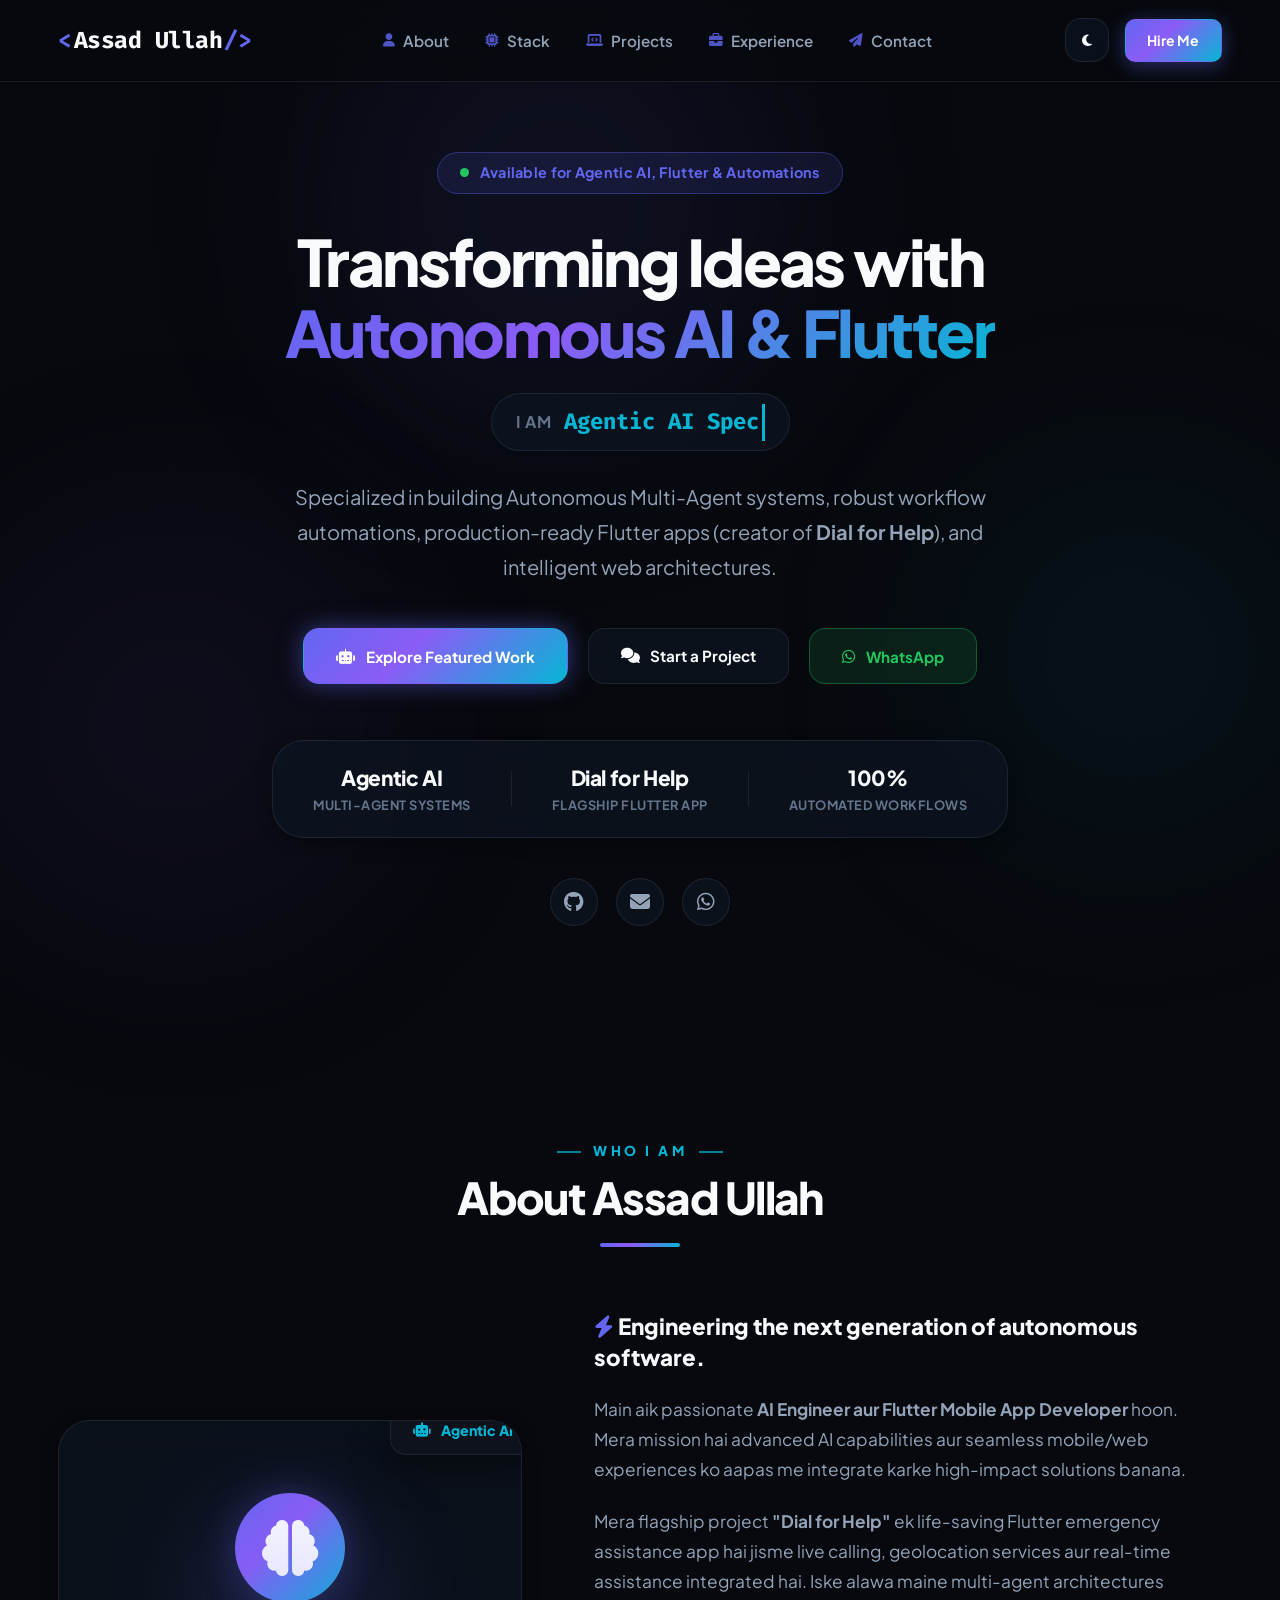
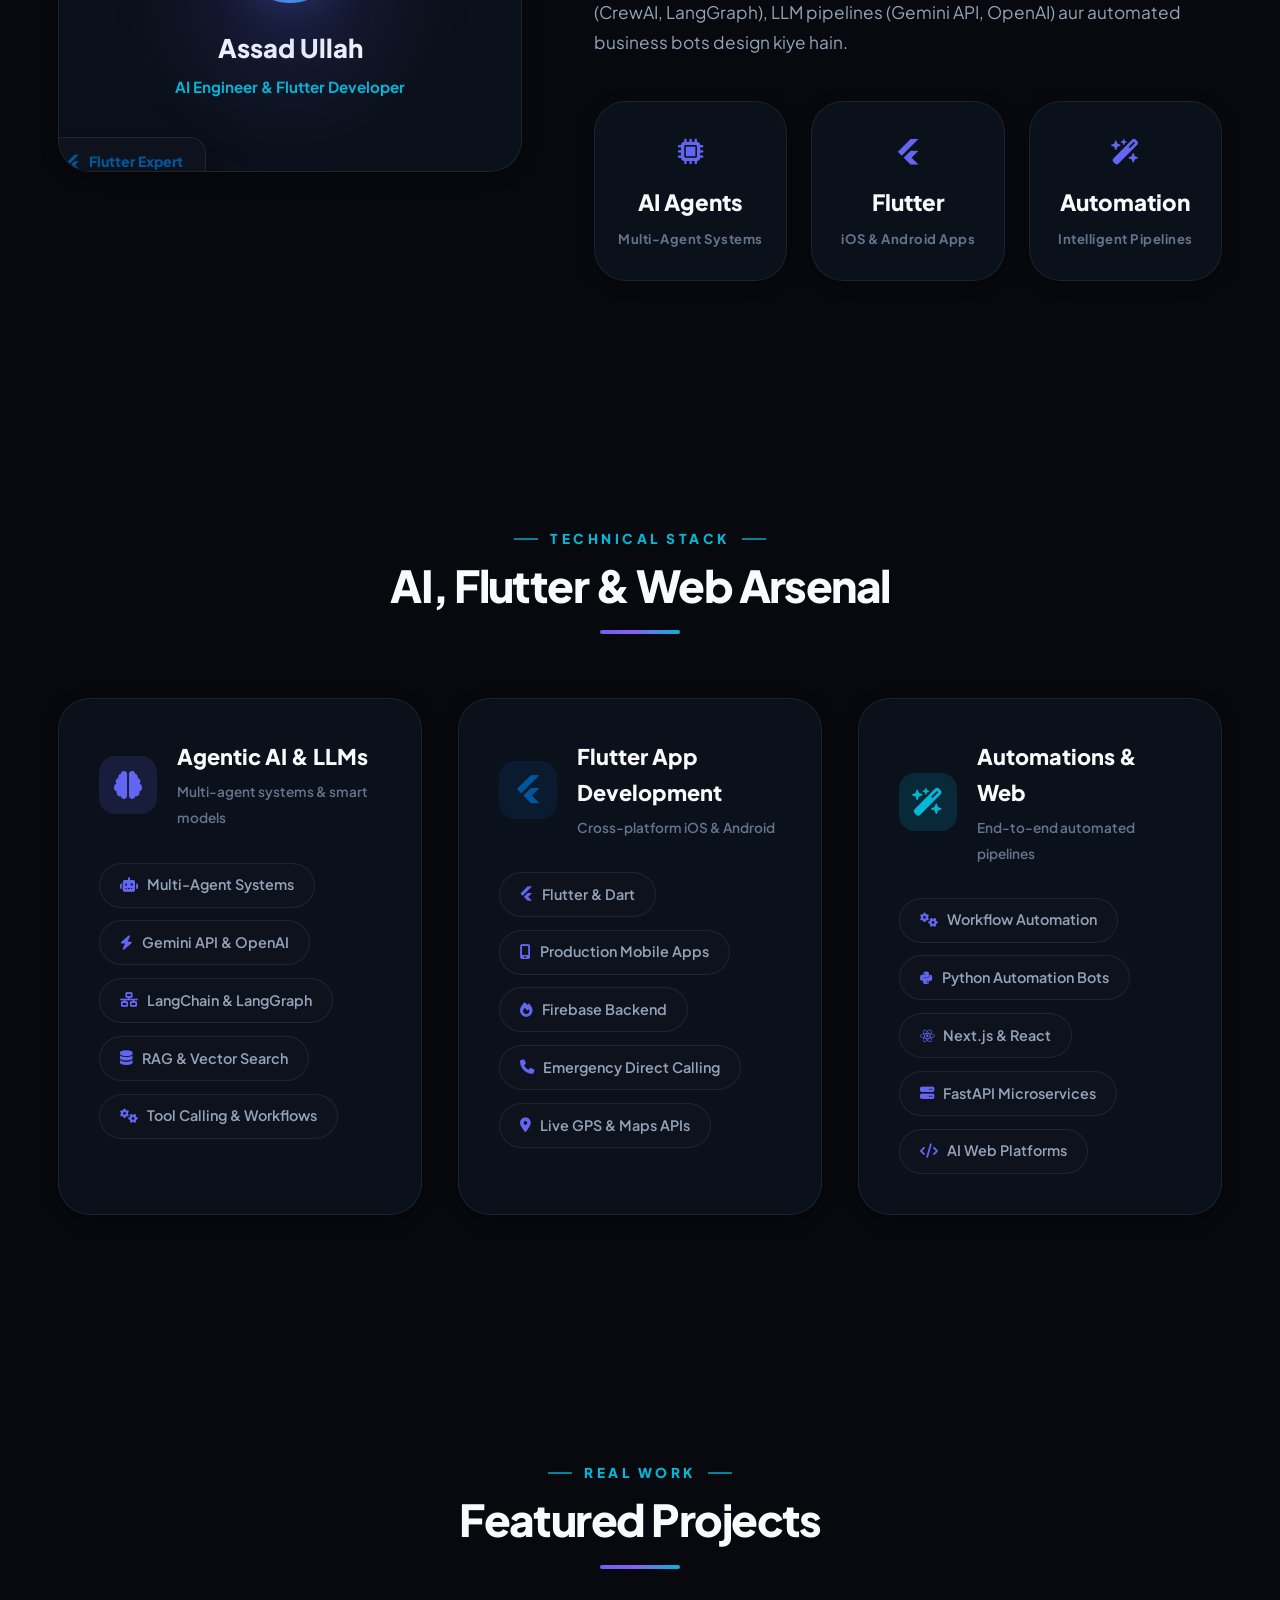
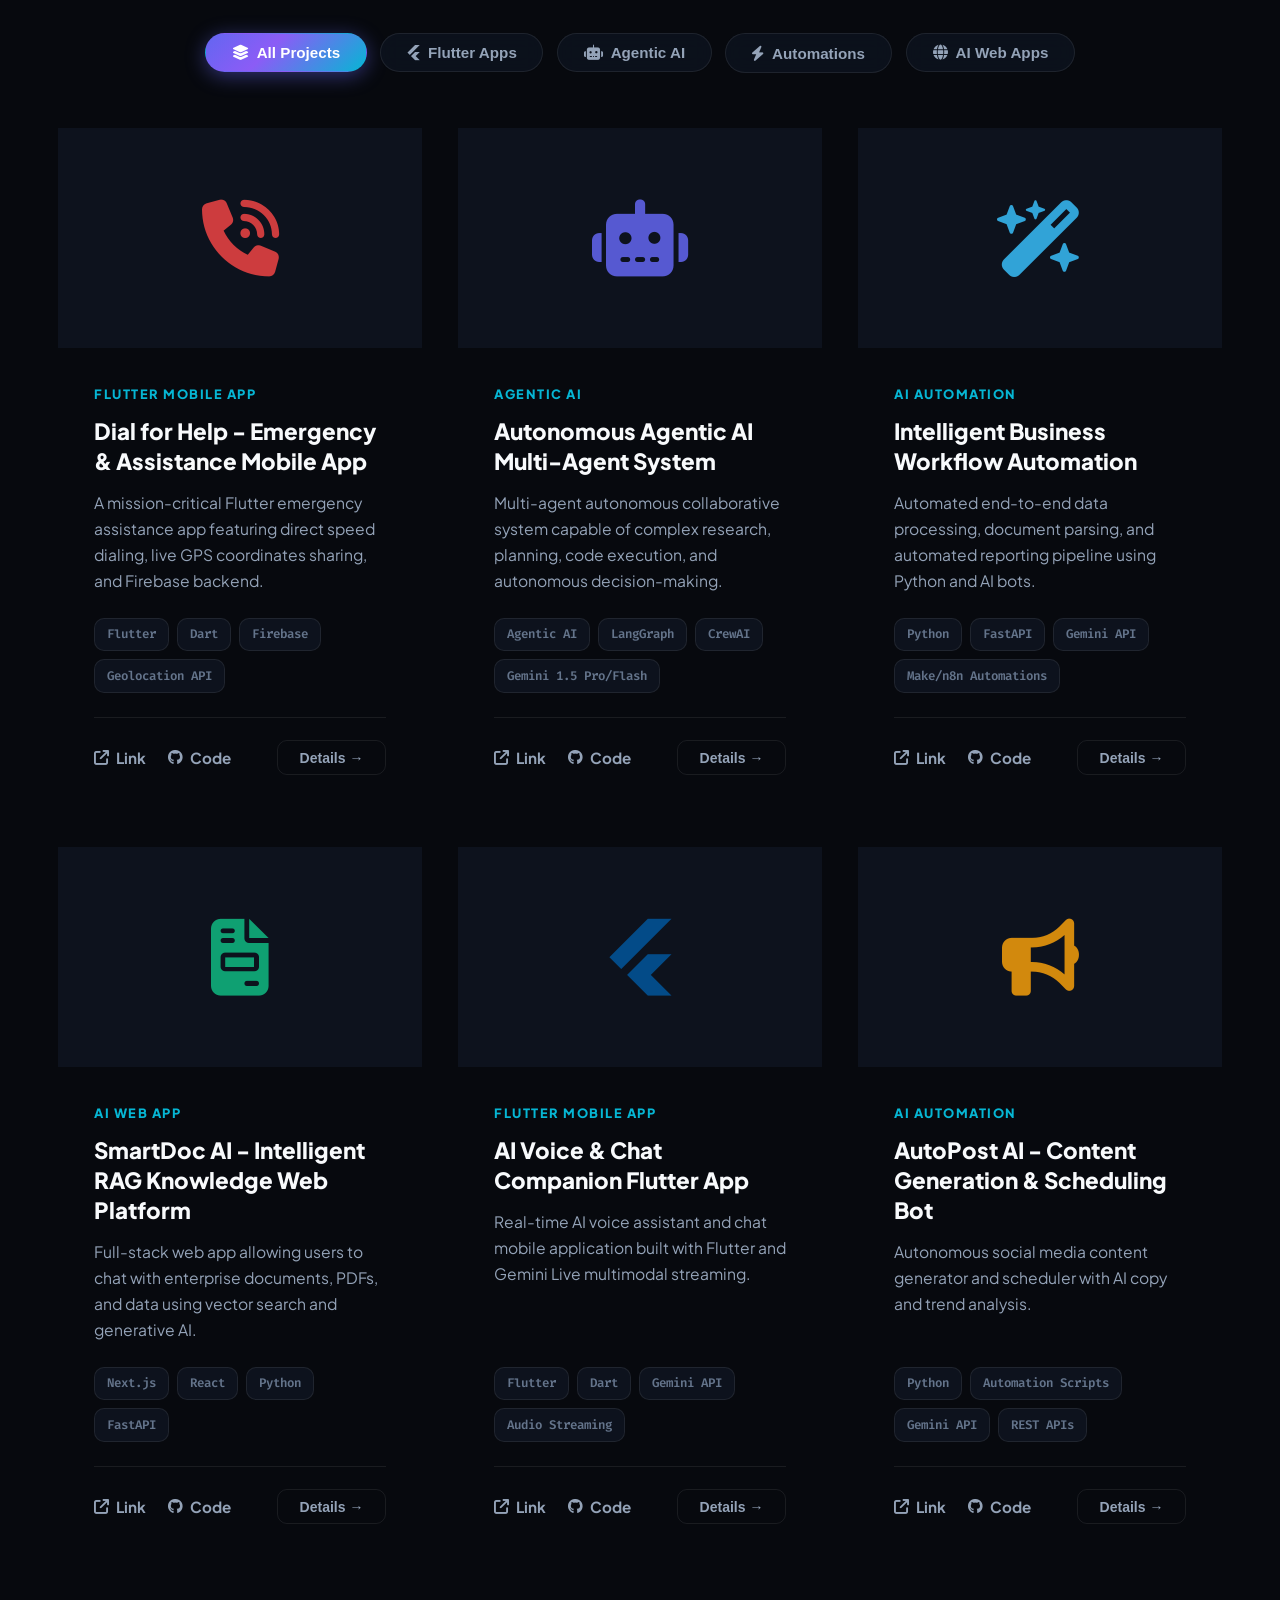
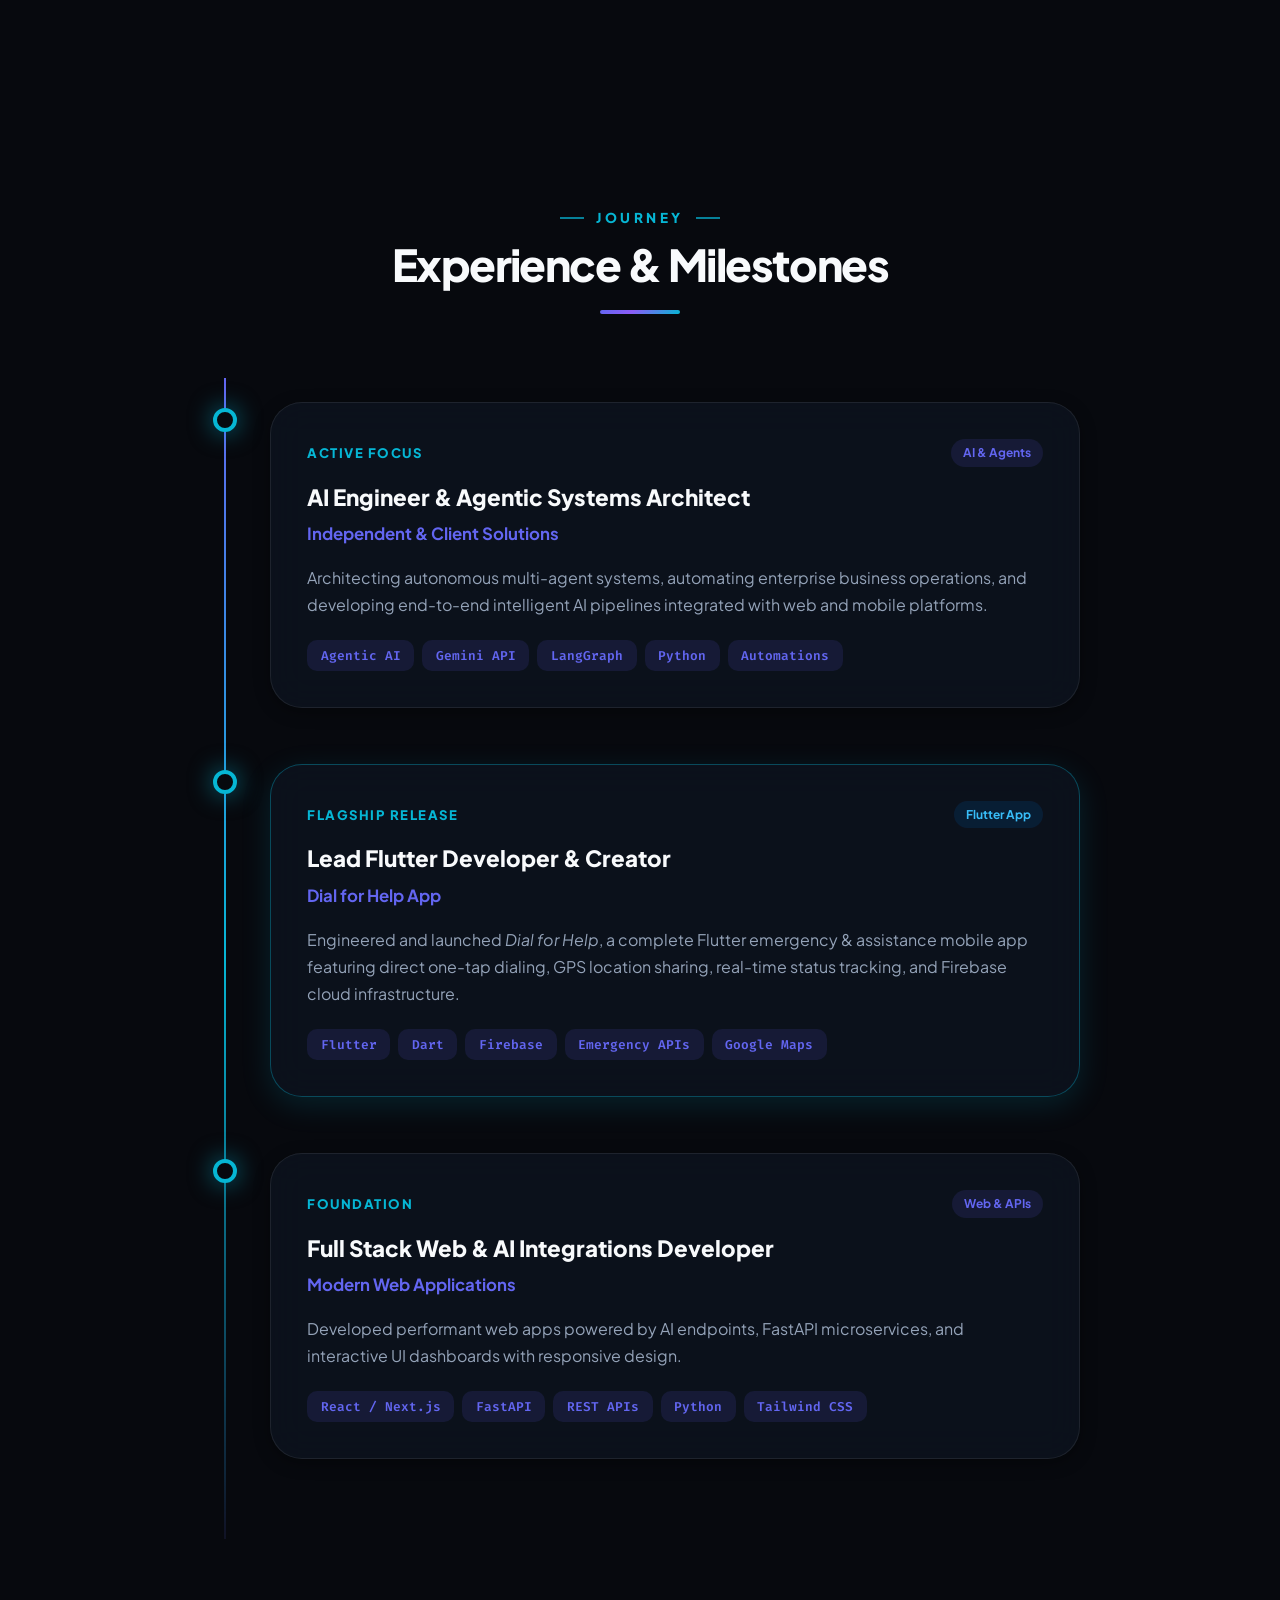
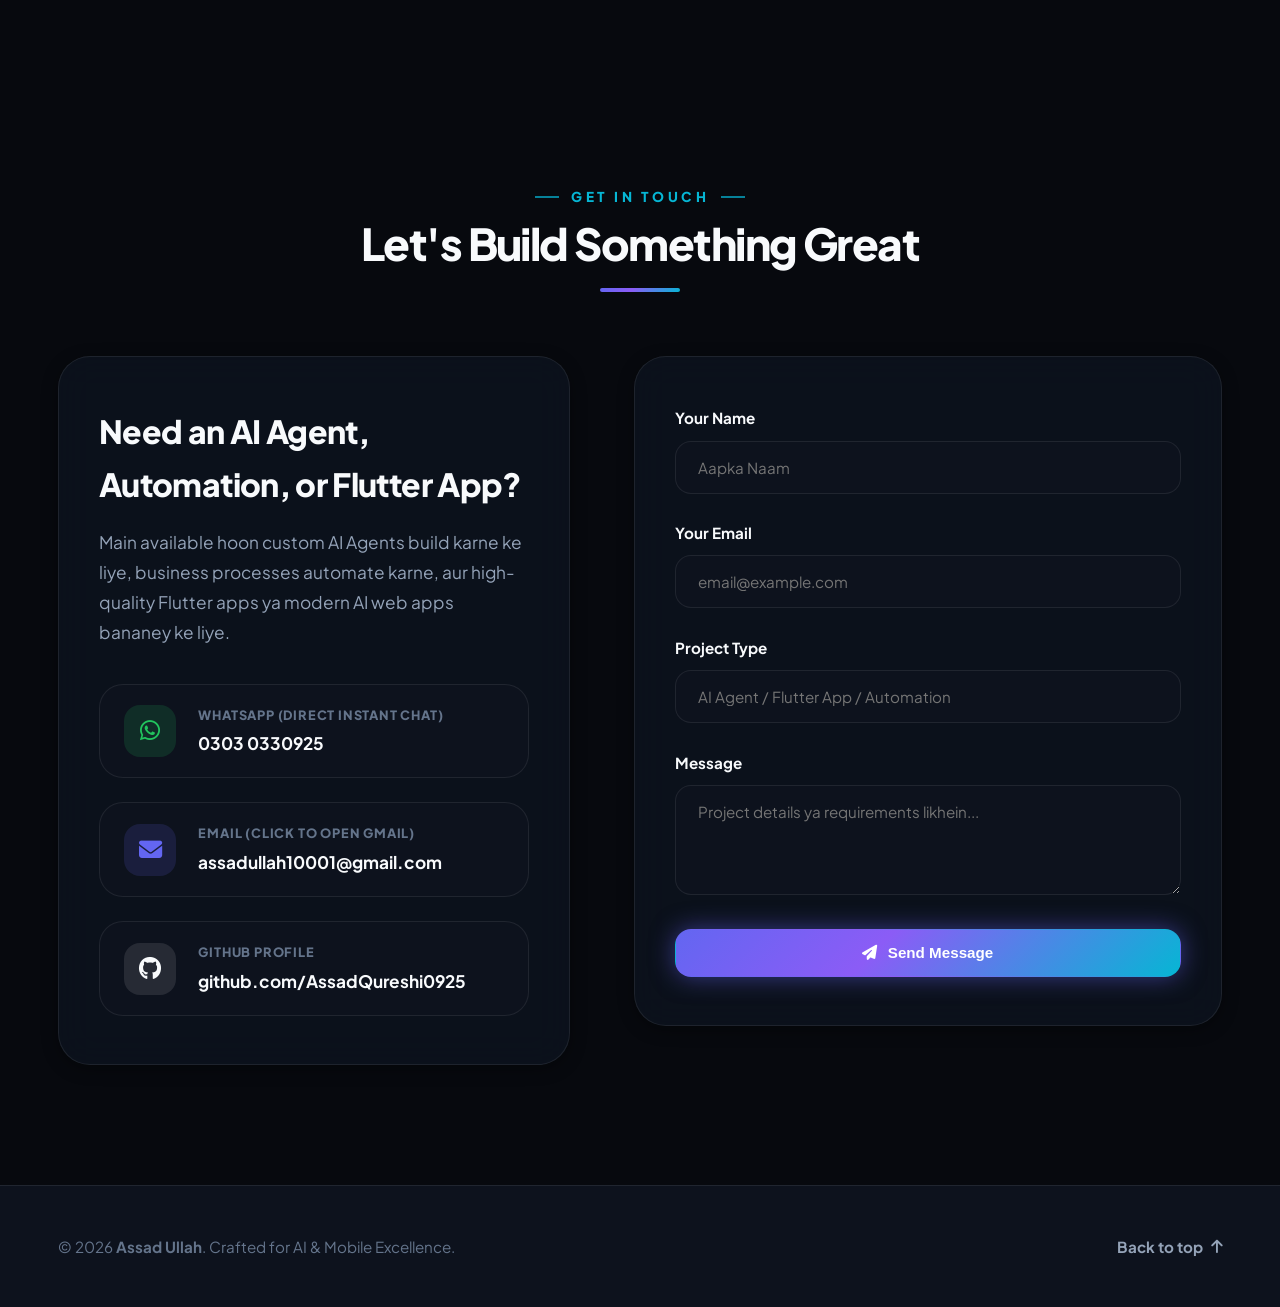
==== index.html @ e444a90f "Add files via upload" ====
<!DOCTYPE html>
<html lang="en" data-theme="dark">
<head>
  <meta charset="UTF-8">
  <meta name="viewport" content="width=device-width, initial-scale=1.0">
  <meta name="description" content="Assad Ullah - AI Engineer, Agentic AI Specialist & Flutter Developer">
  <title>Assad Ullah | AI Engineer, Agentic AI & Flutter Developer</title>
  <link rel="preconnect" href="https://fonts.googleapis.com">
  <link rel="preconnect" href="https://fonts.gstatic.com" crossorigin>
  <link href="https://fonts.googleapis.com/css2?family=Plus+Jakarta+Sans:wght@300;400;500;600;700;800;900&family=Fira+Code:wght@400;500;600&display=swap" rel="stylesheet">
  <link rel="stylesheet" href="https://cdnjs.cloudflare.com/ajax/libs/font-awesome/6.5.1/css/all.min.css">
  <link rel="stylesheet" href="css/styles.css">
</head>
<body>
  <!-- Scroll Progress Indicator -->
  <div class="scroll-progress-bar" id="scroll-progress"></div>

  <!-- Ambient Animated Background Particles/Blobs -->
  <div class="ambient-glow glow-1"></div>
  <div class="ambient-glow glow-2"></div>
  <div class="ambient-glow glow-3"></div>

  <!-- Header / Navigation -->
  <header class="navbar" id="navbar">
    <div class="nav-container">
      <a href="#hero" class="logo">
        <span class="logo-bracket">&lt;</span><span class="logo-name">Assad Ullah</span><span class="logo-bracket">/&gt;</span>
      </a>
      
      <nav class="nav-links" id="nav-menu">
        <a href="#about" class="nav-link"><i class="fa-solid fa-user"></i> About</a>
        <a href="#skills" class="nav-link"><i class="fa-solid fa-microchip"></i> Stack</a>
        <a href="#projects" class="nav-link"><i class="fa-solid fa-laptop-code"></i> Projects</a>
        <a href="#experience" class="nav-link"><i class="fa-solid fa-briefcase"></i> Experience</a>
        <a href="#contact" class="nav-link"><i class="fa-solid fa-paper-plane"></i> Contact</a>
      </nav>

      <div class="nav-actions">
        <button id="theme-toggle" class="icon-btn" aria-label="Toggle dark/light theme" title="Toggle theme">
          <i class="fa-solid fa-moon"></i>
        </button>
        <a href="#contact" class="btn btn-sm btn-primary hide-mobile">Hire Me</a>
        <button id="mobile-toggle" class="mobile-toggle-btn" aria-label="Toggle navigation menu">
          <span></span>
          <span></span>
          <span></span>
        </button>
      </div>
    </div>
  </header>

  <main>
    <!-- Hero Section -->
    <section id="hero" class="hero-section hero-centered">
      <div class="container hero-container">
        <div class="hero-content">
          <div class="badge-tag">
            <span class="pulse-dot"></span> Available for Agentic AI, Flutter & Automations
          </div>
          
          <h1 class="hero-title">
            Transforming Ideas with<br>
            <span class="gradient-text">Autonomous AI & Flutter</span>
          </h1>

          <div class="hero-role-badge">
            <span class="role-prefix">I am</span>
            <span class="typing-container">
              <span id="typing-text"></span><span class="cursor">&nbsp;</span>
            </span>
          </div>

          <p class="hero-subtitle">
            Specialized in building Autonomous Multi-Agent systems, robust workflow automations, production-ready Flutter apps (creator of <strong>Dial for Help</strong>), and intelligent web architectures.
          </p>
          
          <div class="hero-cta">
            <a href="#projects" class="btn btn-primary btn-glow">
              <i class="fa-solid fa-robot"></i> Explore Featured Work
            </a>
            <a href="#contact" class="btn btn-outline">
              <i class="fa-solid fa-comments"></i> Start a Project
            </a>
            <a href="https://wa.me/923030330925" target="_blank" rel="noopener noreferrer" class="btn btn-whatsapp" title="Chat on WhatsApp">
              <i class="fa-brands fa-whatsapp"></i> WhatsApp
            </a>
          </div>

          <!-- Quick Stat Counters in Hero -->
          <div class="hero-metrics">
            <div class="metric-item">
              <span class="metric-num">Agentic AI</span>
              <span class="metric-label">Multi-Agent Systems</span>
            </div>
            <div class="metric-divider"></div>
            <div class="metric-item">
              <span class="metric-num">Dial for Help</span>
              <span class="metric-label">Flagship Flutter App</span>
            </div>
            <div class="metric-divider"></div>
            <div class="metric-item">
              <span class="metric-num">100%</span>
              <span class="metric-label">Automated Workflows</span>
            </div>
          </div>

          <div class="social-links">
            <a href="https://github.com/AssadQureshi0925" target="_blank" rel="noopener noreferrer" class="social-icon" aria-label="GitHub"><i class="fa-brands fa-github"></i></a>
            <a href="https://mail.google.com/mail/?view=cm&fs=1&to=assadullah10001@gmail.com" target="_blank" rel="noopener noreferrer" class="social-icon" aria-label="Send Email"><i class="fa-solid fa-envelope"></i></a>
            <a href="https://wa.me/923030330925" target="_blank" rel="noopener noreferrer" class="social-icon whatsapp-social" aria-label="WhatsApp"><i class="fa-brands fa-whatsapp"></i></a>
          </div>
        </div>
      </div>
      
      <a href="#about" class="scroll-down-indicator" aria-label="Scroll to About section">
        <i class="fa-solid fa-chevron-down"></i>
      </a>
    </section>

    <!-- About Section -->
    <section id="about" class="section about-section">
      <div class="container">
        <div class="section-header">
          <span class="section-subtitle">Who I Am</span>
          <h2 class="section-title">About Assad Ullah</h2>
          <div class="section-divider"></div>
        </div>

        <div class="about-grid">
          <div class="about-image-wrapper">
            <div class="avatar-card glass-card">
              <div class="avatar-glow"></div>
              <div class="avatar-icon-box">
                <i class="fa-solid fa-brain avatar-main-icon"></i>
              </div>
              <div class="avatar-info">
                <h3>Assad Ullah</h3>
                <p>AI Engineer & Flutter Developer</p>
              </div>
              <div class="floating-badge badge-1">
                <i class="fa-solid fa-robot"></i> Agentic AI
              </div>
              <div class="floating-badge badge-2">
                <i class="fa-brands fa-flutter"></i> Flutter Expert
              </div>
            </div>
          </div>

          <div class="about-content">
            <div class="about-tagline">
              <i class="fa-solid fa-bolt text-accent"></i> Engineering the next generation of autonomous software.
            </div>
            <p>
              Main aik passionate <strong>AI Engineer aur Flutter Mobile App Developer</strong> hoon. Mera mission hai advanced AI capabilities aur seamless mobile/web experiences ko aapas me integrate karke high-impact solutions banana.
            </p>
            <p>
              Mera flagship project <strong>"Dial for Help"</strong> ek life-saving Flutter emergency assistance app hai jisme live calling, geolocation services aur real-time assistance integrated hai. Iske alawa maine multi-agent architectures (CrewAI, LangGraph), LLM pipelines (Gemini API, OpenAI) aur automated business bots design kiye hain.
            </p>

            <div class="about-stats">
              <div class="stat-card glass-card">
                <div class="stat-icon-wrap"><i class="fa-solid fa-microchip"></i></div>
                <span class="stat-number">AI Agents</span>
                <span class="stat-label">Multi-Agent Systems</span>
              </div>
              <div class="stat-card glass-card">
                <div class="stat-icon-wrap"><i class="fa-brands fa-flutter"></i></div>
                <span class="stat-number">Flutter</span>
                <span class="stat-label">iOS & Android Apps</span>
              </div>
              <div class="stat-card glass-card">
                <div class="stat-icon-wrap"><i class="fa-solid fa-wand-magic-sparkles"></i></div>
                <span class="stat-number">Automation</span>
                <span class="stat-label">Intelligent Pipelines</span>
              </div>
            </div>
          </div>
        </div>
      </div>
    </section>

    <!-- Skills Section -->
    <section id="skills" class="section skills-section">
      <div class="container">
        <div class="section-header">
          <span class="section-subtitle">Technical Stack</span>
          <h2 class="section-title">AI, Flutter & Web Arsenal</h2>
          <div class="section-divider"></div>
        </div>

        <div class="skills-grid">
          <!-- AI & Agentic AI -->
          <div class="skill-category-card glass-card">
            <div class="category-header">
              <div class="category-icon-box ai-icon"><i class="fa-solid fa-brain"></i></div>
              <div>
                <h3>Agentic AI & LLMs</h3>
                <span class="category-desc">Multi-agent systems & smart models</span>
              </div>
            </div>
            <div class="skill-pills">
              <span class="skill-pill"><i class="fa-solid fa-robot"></i> Multi-Agent Systems</span>
              <span class="skill-pill"><i class="fa-solid fa-bolt"></i> Gemini API & OpenAI</span>
              <span class="skill-pill"><i class="fa-solid fa-network-wired"></i> LangChain & LangGraph</span>
              <span class="skill-pill"><i class="fa-solid fa-database"></i> RAG & Vector Search</span>
              <span class="skill-pill"><i class="fa-solid fa-gears"></i> Tool Calling & Workflows</span>
            </div>
          </div>

          <!-- Flutter & Mobile -->
          <div class="skill-category-card glass-card">
            <div class="category-header">
              <div class="category-icon-box flutter-icon"><i class="fa-brands fa-flutter"></i></div>
              <div>
                <h3>Flutter App Development</h3>
                <span class="category-desc">Cross-platform iOS & Android</span>
              </div>
            </div>
            <div class="skill-pills">
              <span class="skill-pill"><i class="fa-brands fa-flutter"></i> Flutter & Dart</span>
              <span class="skill-pill"><i class="fa-solid fa-mobile-screen"></i> Production Mobile Apps</span>
              <span class="skill-pill"><i class="fa-solid fa-fire"></i> Firebase Backend</span>
              <span class="skill-pill"><i class="fa-solid fa-phone"></i> Emergency Direct Calling</span>
              <span class="skill-pill"><i class="fa-solid fa-location-dot"></i> Live GPS & Maps APIs</span>
            </div>
          </div>

          <!-- Automation & Web -->
          <div class="skill-category-card glass-card">
            <div class="category-header">
              <div class="category-icon-box automation-icon"><i class="fa-solid fa-wand-magic-sparkles"></i></div>
              <div>
                <h3>Automations & Web</h3>
                <span class="category-desc">End-to-end automated pipelines</span>
              </div>
            </div>
            <div class="skill-pills">
              <span class="skill-pill"><i class="fa-solid fa-cogs"></i> Workflow Automation</span>
              <span class="skill-pill"><i class="fa-brands fa-python"></i> Python Automation Bots</span>
              <span class="skill-pill"><i class="fa-brands fa-react"></i> Next.js & React</span>
              <span class="skill-pill"><i class="fa-solid fa-server"></i> FastAPI Microservices</span>
              <span class="skill-pill"><i class="fa-solid fa-code"></i> AI Web Platforms</span>
            </div>
          </div>
        </div>
      </div>
    </section>

    <!-- Projects Section -->
    <section id="projects" class="section projects-section">
      <div class="container">
        <div class="section-header">
          <span class="section-subtitle">Real Work</span>
          <h2 class="section-title">Featured Projects</h2>
          <div class="section-divider"></div>
        </div>

        <!-- Filter Controls -->
        <div class="filter-container">
          <button class="filter-btn active" data-filter="all"><i class="fa-solid fa-layer-group"></i> All Projects</button>
          <button class="filter-btn" data-filter="flutter"><i class="fa-brands fa-flutter"></i> Flutter Apps</button>
          <button class="filter-btn" data-filter="agentic-ai"><i class="fa-solid fa-robot"></i> Agentic AI</button>
          <button class="filter-btn" data-filter="automation"><i class="fa-solid fa-bolt"></i> Automations</button>
          <button class="filter-btn" data-filter="web"><i class="fa-solid fa-globe"></i> AI Web Apps</button>
        </div>

        <!-- Projects Grid -->
        <div class="projects-grid" id="projects-grid">
          <!-- Populated by projects.js -->
        </div>
      </div>
    </section>

    <!-- Experience Section -->
    <section id="experience" class="section experience-section">
      <div class="container">
        <div class="section-header">
          <span class="section-subtitle">Journey</span>
          <h2 class="section-title">Experience & Milestones</h2>
          <div class="section-divider"></div>
        </div>

        <div class="timeline">
          <!-- Milestone 1 -->
          <div class="timeline-item">
            <div class="timeline-dot"></div>
            <div class="timeline-content glass-card">
              <div class="timeline-header">
                <span class="timeline-date">Active Focus</span>
                <span class="timeline-pill">AI & Agents</span>
              </div>
              <h3 class="timeline-title">AI Engineer & Agentic Systems Architect</h3>
              <h4 class="timeline-subtitle">Independent & Client Solutions</h4>
              <p>
                Architecting autonomous multi-agent systems, automating enterprise business operations, and developing end-to-end intelligent AI pipelines integrated with web and mobile platforms.
              </p>
              <div class="timeline-tags">
                <span>Agentic AI</span><span>Gemini API</span><span>LangGraph</span><span>Python</span><span>Automations</span>
              </div>
            </div>
          </div>

          <!-- Milestone 2 -->
          <div class="timeline-item">
            <div class="timeline-dot"></div>
            <div class="timeline-content glass-card featured-milestone">
              <div class="timeline-header">
                <span class="timeline-date">Flagship Release</span>
                <span class="timeline-pill flutter-pill">Flutter App</span>
              </div>
              <h3 class="timeline-title">Lead Flutter Developer & Creator</h3>
              <h4 class="timeline-subtitle">Dial for Help App</h4>
              <p>
                Engineered and launched <em>Dial for Help</em>, a complete Flutter emergency & assistance mobile app featuring direct one-tap dialing, GPS location sharing, real-time status tracking, and Firebase cloud infrastructure.
              </p>
              <div class="timeline-tags">
                <span>Flutter</span><span>Dart</span><span>Firebase</span><span>Emergency APIs</span><span>Google Maps</span>
              </div>
            </div>
          </div>

          <!-- Milestone 3 -->
          <div class="timeline-item">
            <div class="timeline-dot"></div>
            <div class="timeline-content glass-card">
              <div class="timeline-header">
                <span class="timeline-date">Foundation</span>
                <span class="timeline-pill">Web & APIs</span>
              </div>
              <h3 class="timeline-title">Full Stack Web & AI Integrations Developer</h3>
              <h4 class="timeline-subtitle">Modern Web Applications</h4>
              <p>
                Developed performant web apps powered by AI endpoints, FastAPI microservices, and interactive UI dashboards with responsive design.
              </p>
              <div class="timeline-tags">
                <span>React / Next.js</span><span>FastAPI</span><span>REST APIs</span><span>Python</span><span>Tailwind CSS</span>
              </div>
            </div>
          </div>
        </div>
      </div>
    </section>

    <!-- Contact Section -->
    <section id="contact" class="section contact-section">
      <div class="container">
        <div class="section-header">
          <span class="section-subtitle">Get In Touch</span>
          <h2 class="section-title">Let's Build Something Great</h2>
          <div class="section-divider"></div>
        </div>

        <div class="contact-grid">
          <div class="contact-info glass-card">
            <h3>Need an AI Agent, Automation, or Flutter App?</h3>
            <p>
              Main available hoon custom AI Agents build karne ke liye, business processes automate karne, aur high-quality Flutter apps ya modern AI web apps bananey ke liye.
            </p>

            <div class="contact-items">
              <a href="https://wa.me/923030330925" target="_blank" rel="noopener noreferrer" class="contact-item contact-card">
                <div class="contact-icon-box whatsapp-box"><i class="fa-brands fa-whatsapp"></i></div>
                <div>
                  <span class="contact-label">WhatsApp (Direct Instant Chat)</span>
                  <span class="contact-value">0303 0330925</span>
                </div>
              </a>

              <a href="https://mail.google.com/mail/?view=cm&fs=1&to=assadullah10001@gmail.com" target="_blank" rel="noopener noreferrer" class="contact-item contact-card email-btn-trigger">
                <div class="contact-icon-box email-box"><i class="fa-solid fa-envelope"></i></div>
                <div>
                  <span class="contact-label">Email (Click to Open Gmail)</span>
                  <span class="contact-value">assadullah10001@gmail.com</span>
                </div>
              </a>

              <a href="https://github.com/AssadQureshi0925" target="_blank" rel="noopener noreferrer" class="contact-item contact-card">
                <div class="contact-icon-box github-box"><i class="fa-brands fa-github"></i></div>
                <div>
                  <span class="contact-label">GitHub Profile</span>
                  <span class="contact-value">github.com/AssadQureshi0925</span>
                </div>
              </a>
            </div>
          </div>

          <div class="contact-form-container glass-card">
            <form id="contact-form" class="contact-form">
              <div class="form-group">
                <label for="name">Your Name</label>
                <input type="text" id="name" name="name" placeholder="Aapka Naam" required>
              </div>

              <div class="form-group">
                <label for="email">Your Email</label>
                <input type="email" id="email" name="email" placeholder="email@example.com" required>
              </div>

              <div class="form-group">
                <label for="subject">Project Type</label>
                <input type="text" id="subject" name="subject" placeholder="AI Agent / Flutter App / Automation" required>
              </div>

              <div class="form-group">
                <label for="message">Message</label>
                <textarea id="message" name="message" rows="4" placeholder="Project details ya requirements likhein..." required></textarea>
              </div>

              <button type="submit" class="btn btn-primary btn-block btn-glow">
                <i class="fa-solid fa-paper-plane"></i> Send Message
              </button>
              <div id="form-feedback" class="form-feedback"></div>
            </form>
          </div>
        </div>
      </div>
    </section>
  </main>

  <!-- Project Detail Modal -->
  <div class="modal-overlay" id="project-modal">
    <div class="modal-container glass-card">
      <button class="modal-close" id="modal-close" aria-label="Close modal">&times;</button>
      <div class="modal-content" id="modal-body">
        <!-- Dynamically injected -->
      </div>
    </div>
  </div>

  <!-- Footer -->
  <footer class="footer">
    <div class="container footer-content">
      <p>© <span id="current-year">2026</span> <strong>Assad Ullah</strong>. Crafted for AI & Mobile Excellence.</p>
      <div class="footer-links">
        <a href="#hero">Back to top <i class="fa-solid fa-arrow-up"></i></a>
      </div>
    </div>
  </footer>

  <script src="js/projects.js"></script>
  <script src="js/main.js"></script>
</body>
</html>
---- css/styles.css ----
/* ==========================================================================
   Next-Gen Ultra-Polished Design System
   Ambient Lighting, Glassmorphism 2.0, Glowing Gradients & Smooth Cards
   ========================================================================== */
:root {
  --font-sans: 'Plus Jakarta Sans', -apple-system, BlinkMacSystemFont, 'Segoe UI', Roboto, sans-serif;
  --font-mono: 'Fira Code', monospace;
  
  --transition-fast: 0.15s cubic-bezier(0.4, 0, 0.2, 1);
  --transition-normal: 0.3s cubic-bezier(0.16, 1, 0.3, 1);
  --transition-slow: 0.6s cubic-bezier(0.16, 1, 0.3, 1);

  --radius-sm: 10px;
  --radius-md: 16px;
  --radius-lg: 24px;
  --radius-xl: 32px;
  --radius-full: 9999px;
}

/* Cyber Obsidian Dark Theme (Default) */
[data-theme="dark"] {
  --bg-primary: #07090e;
  --bg-secondary: #0d121d;
  --bg-tertiary: #131a29;
  --bg-card: rgba(15, 22, 36, 0.65);
  --bg-card-hover: rgba(22, 32, 53, 0.85);
  --border-color: rgba(255, 255, 255, 0.08);
  --border-glow: rgba(99, 102, 241, 0.45);
  --border-focus: #6366f1;
  
  --text-primary: #f8fafc;
  --text-secondary: #94a3b8;
  --text-muted: #64748b;
  
  --accent-primary: #6366f1;
  --accent-secondary: #8b5cf6;
  --accent-cyan: #06b6d4;
  --accent-emerald: #10b981;
  --accent-amber: #f59e0b;
  --accent-gradient: linear-gradient(135deg, #6366f1 0%, #8b5cf6 40%, #06b6d4 100%);
  --accent-subtle: rgba(99, 102, 241, 0.12);
  
  --nav-bg: rgba(7, 9, 14, 0.8);
  
  --shadow-sm: 0 4px 16px rgba(0, 0, 0, 0.35);
  --shadow-md: 0 12px 36px rgba(0, 0, 0, 0.5);
  --shadow-lg: 0 24px 60px rgba(0, 0, 0, 0.7);
  --shadow-glow: 0 0 40px rgba(99, 102, 241, 0.3);
}

/* Crisp Clean Light Theme */
[data-theme="light"] {
  --bg-primary: #f8fafc;
  --bg-secondary: #ffffff;
  --bg-tertiary: #f1f5f9;
  --bg-card: rgba(255, 255, 255, 0.85);
  --bg-card-hover: rgba(255, 255, 255, 1);
  --border-color: rgba(15, 23, 42, 0.08);
  --border-glow: rgba(79, 70, 229, 0.3);
  --border-focus: #4f46e5;
  
  --text-primary: #0f172a;
  --text-secondary: #475569;
  --text-muted: #94a3b8;
  
  --accent-primary: #4f46e5;
  --accent-secondary: #7c3aed;
  --accent-cyan: #0891b2;
  --accent-emerald: #059669;
  --accent-amber: #d97706;
  --accent-gradient: linear-gradient(135deg, #4f46e5 0%, #7c3aed 40%, #0891b2 100%);
  --accent-subtle: rgba(79, 70, 229, 0.08);
  
  --nav-bg: rgba(248, 250, 252, 0.85);
  
  --shadow-sm: 0 4px 16px rgba(15, 23, 42, 0.05);
  --shadow-md: 0 12px 36px rgba(15, 23, 42, 0.08);
  --shadow-lg: 0 24px 60px rgba(15, 23, 42, 0.12);
  --shadow-glow: 0 0 35px rgba(79, 70, 229, 0.2);
}

/* ==========================================================================
   Global Reset & Ambient Background
   ========================================================================== */
*, *::before, *::after {
  margin: 0;
  padding: 0;
  box-sizing: border-box;
}

html {
  scroll-behavior: smooth;
  font-size: 16px;
  -webkit-font-smoothing: antialiased;
}

body {
  font-family: var(--font-sans);
  background-color: var(--bg-primary);
  color: var(--text-primary);
  line-height: 1.65;
  overflow-x: hidden;
  transition: background-color var(--transition-normal), color var(--transition-normal);
  position: relative;
}

/* Dynamic Ambient Glow Blobs */
.ambient-glow {
  position: fixed;
  border-radius: 50%;
  filter: blur(120px);
  pointer-events: none;
  z-index: 0;
  opacity: 0.6;
  animation: floatAmbient 12s ease-in-out infinite alternate;
}

.glow-1 {
  width: 600px;
  height: 600px;
  top: -100px;
  left: 20%;
  background: radial-gradient(circle, rgba(99, 102, 241, 0.25) 0%, transparent 70%);
}

.glow-2 {
  width: 500px;
  height: 500px;
  top: 45%;
  right: -100px;
  background: radial-gradient(circle, rgba(6, 182, 212, 0.2) 0%, transparent 70%);
  animation-delay: -4s;
}

.glow-3 {
  width: 550px;
  height: 550px;
  bottom: -100px;
  left: -100px;
  background: radial-gradient(circle, rgba(139, 92, 246, 0.2) 0%, transparent 70%);
  animation-delay: -8s;
}

@keyframes floatAmbient {
  0% { transform: translate(0, 0) scale(1); }
  100% { transform: translate(40px, 30px) scale(1.1); }
}

/* Scroll Progress Indicator */
.scroll-progress-bar {
  position: fixed;
  top: 0;
  left: 0;
  height: 3px;
  background: var(--accent-gradient);
  z-index: 2000;
  width: 0%;
  transition: width 0.1s ease;
}

a {
  color: inherit;
  text-decoration: none;
  transition: all var(--transition-fast);
}

.container {
  max-width: 1220px;
  margin: 0 auto;
  padding: 0 1.75rem;
  position: relative;
  z-index: 1;
}

.section {
  padding: 7.5rem 0;
  position: relative;
  z-index: 1;
}

/* Glassmorphism 2.0 Base Class */
.glass-card {
  background: var(--bg-card);
  border: 1px solid var(--border-color);
  backdrop-filter: blur(18px);
  -webkit-backdrop-filter: blur(18px);
  border-radius: var(--radius-xl);
  box-shadow: var(--shadow-sm);
  transition: all var(--transition-normal);
}

.glass-card:hover {
  background: var(--bg-card-hover);
  border-color: var(--border-glow);
  box-shadow: var(--shadow-md), var(--shadow-glow);
}

/* ==========================================================================
   Typography & Accents
   ========================================================================== */
.section-header {
  text-align: center;
  margin-bottom: 4rem;
  position: relative;
}

.section-subtitle {
  font-size: 0.85rem;
  text-transform: uppercase;
  letter-spacing: 3.5px;
  font-weight: 800;
  color: var(--accent-cyan);
  margin-bottom: 0.6rem;
  display: inline-flex;
  align-items: center;
  gap: 0.75rem;
}

.section-subtitle::before,
.section-subtitle::after {
  content: '';
  width: 24px;
  height: 2px;
  background: var(--accent-cyan);
  opacity: 0.7;
}

.section-title {
  font-size: 2.75rem;
  font-weight: 800;
  color: var(--text-primary);
  letter-spacing: -0.035em;
  line-height: 1.15;
}

.section-divider {
  width: 80px;
  height: 4px;
  background: var(--accent-gradient);
  margin: 1.25rem auto 0;
  border-radius: var(--radius-full);
}

.gradient-text {
  background: var(--accent-gradient);
  -webkit-background-clip: text;
  -webkit-text-fill-color: transparent;
  background-clip: text;
}

.text-accent {
  color: var(--accent-primary);
}

/* ==========================================================================
   Buttons
   ========================================================================== */
.btn {
  display: inline-flex;
  align-items: center;
  justify-content: center;
  gap: 0.65rem;
  padding: 0.9rem 2rem;
  border-radius: var(--radius-md);
  font-weight: 700;
  font-size: 0.95rem;
  cursor: pointer;
  transition: all var(--transition-normal);
  border: 1px solid transparent;
  position: relative;
  overflow: hidden;
  z-index: 1;
}

.btn::after {
  content: '';
  position: absolute;
  top: 0;
  left: -100%;
  width: 100%;
  height: 100%;
  background: linear-gradient(90deg, transparent, rgba(255, 255, 255, 0.25), transparent);
  transition: left 0.6s ease;
  z-index: -1;
}

.btn:hover::after {
  left: 100%;
}

.btn-sm {
  padding: 0.55rem 1.35rem;
  font-size: 0.875rem;
  border-radius: var(--radius-sm);
}

.btn-primary {
  background: var(--accent-gradient);
  color: #ffffff;
  box-shadow: 0 4px 20px rgba(99, 102, 241, 0.4);
}

.btn-primary:hover {
  transform: translateY(-3px);
  box-shadow: 0 8px 30px rgba(99, 102, 241, 0.6);
  color: #ffffff;
}

.btn-glow {
  box-shadow: 0 0 25px rgba(99, 102, 241, 0.5);
}

.btn-outline {
  background: var(--bg-card);
  border-color: var(--border-color);
  color: var(--text-primary);
  backdrop-filter: blur(12px);
}

.btn-outline:hover {
  border-color: var(--accent-primary);
  background: var(--accent-subtle);
  transform: translateY(-3px);
  box-shadow: var(--shadow-sm);
}

.btn-whatsapp {
  background: rgba(34, 197, 94, 0.12);
  border: 1px solid rgba(34, 197, 94, 0.35);
  color: #22c55e;
}

.btn-whatsapp:hover {
  background: #22c55e;
  color: #ffffff;
  transform: translateY(-3px);
  box-shadow: 0 6px 20px rgba(34, 197, 94, 0.4);
}

.btn-ghost {
  background: transparent;
  color: var(--text-secondary);
  border-color: var(--border-color);
}

.btn-ghost:hover {
  color: var(--accent-primary);
  border-color: var(--accent-primary);
  background: var(--accent-subtle);
}

.btn-block {
  width: 100%;
}

.icon-btn {
  background: var(--bg-card);
  border: 1px solid var(--border-color);
  color: var(--text-primary);
  width: 44px;
  height: 44px;
  border-radius: var(--radius-md);
  display: inline-flex;
  align-items: center;
  justify-content: center;
  cursor: pointer;
  transition: all var(--transition-fast);
}

.icon-btn:hover {
  border-color: var(--accent-primary);
  transform: scale(1.08);
  box-shadow: var(--shadow-glow);
}

/* ==========================================================================
   Navbar
   ========================================================================== */
.navbar {
  position: fixed;
  top: 0;
  left: 0;
  width: 100%;
  z-index: 1000;
  background: var(--nav-bg);
  backdrop-filter: blur(20px);
  -webkit-backdrop-filter: blur(20px);
  border-bottom: 1px solid var(--border-color);
  transition: all var(--transition-normal);
}

.nav-container {
  max-width: 1220px;
  margin: 0 auto;
  padding: 1.15rem 1.75rem;
  display: flex;
  align-items: center;
  justify-content: space-between;
}

.logo {
  font-size: 1.45rem;
  font-weight: 900;
  font-family: var(--font-mono);
  display: flex;
  align-items: center;
  gap: 2px;
  letter-spacing: -0.5px;
}

.logo-bracket {
  color: var(--accent-primary);
}

.logo-name {
  color: var(--text-primary);
}

.nav-links {
  display: flex;
  align-items: center;
  gap: 2.25rem;
}

.nav-link {
  font-size: 0.95rem;
  font-weight: 600;
  color: var(--text-secondary);
  display: flex;
  align-items: center;
  gap: 0.5rem;
  position: relative;
  padding: 0.35rem 0;
}

.nav-link i {
  font-size: 0.85rem;
  color: var(--accent-primary);
  opacity: 0.8;
}

.nav-link::after {
  content: '';
  position: absolute;
  bottom: 0;
  left: 0;
  width: 0;
  height: 2px;
  background: var(--accent-gradient);
  border-radius: var(--radius-full);
  transition: width var(--transition-normal);
}

.nav-link:hover, .nav-link.active {
  color: var(--text-primary);
}

.nav-link:hover::after, .nav-link.active::after {
  width: 100%;
}

.nav-actions {
  display: flex;
  align-items: center;
  gap: 1rem;
}

.mobile-toggle-btn {
  display: none;
  flex-direction: column;
  justify-content: space-between;
  width: 28px;
  height: 20px;
  background: transparent;
  border: none;
  cursor: pointer;
}

.mobile-toggle-btn span {
  width: 100%;
  height: 2px;
  background-color: var(--text-primary);
  border-radius: 2px;
  transition: all var(--transition-normal);
}

.mobile-toggle-btn.open span:nth-child(1) {
  transform: translateY(9px) rotate(45deg);
}
.mobile-toggle-btn.open span:nth-child(2) {
  opacity: 0;
}
.mobile-toggle-btn.open span:nth-child(3) {
  transform: translateY(-9px) rotate(-45deg);
}

/* ==========================================================================
   Hero Section
   ========================================================================== */
.hero-section {
  min-height: 92vh;
  padding-top: 9.5rem;
  padding-bottom: 5.5rem;
  display: flex;
  flex-direction: column;
  justify-content: center;
  align-items: center;
  text-align: center;
}

.hero-container {
  max-width: 940px;
  margin: 0 auto;
}

.badge-tag {
  display: inline-flex;
  align-items: center;
  gap: 0.65rem;
  padding: 0.5rem 1.4rem;
  border-radius: var(--radius-full);
  background: var(--accent-subtle);
  border: 1px solid rgba(99, 102, 241, 0.35);
  color: var(--accent-primary);
  font-size: 0.9rem;
  font-weight: 700;
  letter-spacing: 0.3px;
  margin-bottom: 2rem;
  backdrop-filter: blur(10px);
}

.pulse-dot {
  width: 9px;
  height: 9px;
  background-color: #22c55e;
  border-radius: 50%;
  box-shadow: 0 0 0 0 rgba(34, 197, 94, 0.7);
  animation: pulse 2s infinite;
}

@keyframes pulse {
  0% { transform: scale(0.95); box-shadow: 0 0 0 0 rgba(34, 197, 94, 0.7); }
  70% { transform: scale(1); box-shadow: 0 0 0 10px rgba(34, 197, 94, 0); }
  100% { transform: scale(0.95); box-shadow: 0 0 0 0 rgba(34, 197, 94, 0); }
}

.hero-title {
  font-size: 4rem;
  font-weight: 900;
  line-height: 1.12;
  margin-bottom: 1.5rem;
  letter-spacing: -0.04em;
}

.hero-role-badge {
  display: inline-flex;
  align-items: center;
  gap: 0.75rem;
  background: var(--bg-card);
  border: 1px solid var(--border-color);
  padding: 0.6rem 1.5rem;
  border-radius: var(--radius-full);
  margin-bottom: 1.75rem;
  backdrop-filter: blur(10px);
}

.role-prefix {
  font-size: 1rem;
  font-weight: 700;
  color: var(--text-muted);
  text-transform: uppercase;
  letter-spacing: 1px;
}

.typing-container {
  font-size: 1.4rem;
  font-weight: 800;
  color: var(--accent-cyan);
  font-family: var(--font-mono);
}

.cursor {
  display: inline-block;
  background-color: var(--accent-cyan);
  margin-left: 3px;
  width: 3px;
  animation: blink 1s infinite;
}

@keyframes blink {
  0%, 100% { opacity: 1; }
  50% { opacity: 0; }
}

.hero-subtitle {
  font-size: 1.25rem;
  color: var(--text-secondary);
  max-width: 720px;
  margin: 0 auto 2.75rem;
  line-height: 1.75;
}

.hero-cta {
  display: flex;
  flex-wrap: wrap;
  justify-content: center;
  gap: 1.25rem;
  margin-bottom: 3.5rem;
}

/* Quick Metrics Bar in Hero */
.hero-metrics {
  display: inline-flex;
  align-items: center;
  justify-content: center;
  background: var(--bg-card);
  border: 1px solid var(--border-color);
  padding: 1.25rem 2.5rem;
  border-radius: var(--radius-xl);
  gap: 2.5rem;
  margin-bottom: 2.5rem;
  backdrop-filter: blur(14px);
  box-shadow: var(--shadow-sm);
}

.metric-item {
  display: flex;
  flex-direction: column;
  align-items: center;
}

.metric-num {
  font-size: 1.3rem;
  font-weight: 800;
  color: var(--text-primary);
  letter-spacing: -0.02em;
}

.metric-label {
  font-size: 0.8rem;
  color: var(--text-muted);
  font-weight: 700;
  text-transform: uppercase;
  letter-spacing: 0.5px;
}

.metric-divider {
  width: 1px;
  height: 35px;
  background: var(--border-color);
}

.social-links {
  display: flex;
  justify-content: center;
  align-items: center;
  gap: 1.15rem;
}

.social-icon {
  width: 48px;
  height: 48px;
  border-radius: var(--radius-full);
  background: var(--bg-card);
  border: 1px solid var(--border-color);
  color: var(--text-secondary);
  display: flex;
  align-items: center;
  justify-content: center;
  font-size: 1.25rem;
  transition: all var(--transition-normal);
}

.social-icon:hover {
  color: #ffffff;
  background: var(--accent-primary);
  border-color: var(--accent-primary);
  transform: translateY(-4px) scale(1.08);
  box-shadow: var(--shadow-glow);
}

.whatsapp-social:hover {
  background: #22c55e !important;
  border-color: #22c55e !important;
  box-shadow: 0 0 25px rgba(34, 197, 94, 0.4) !important;
}

.scroll-down-indicator {
  position: absolute;
  bottom: 2rem;
  left: 50%;
  transform: translateX(-50%);
  color: var(--text-muted);
  font-size: 1.4rem;
  animation: bounce 2s infinite;
  z-index: 1;
}

@keyframes bounce {
  0%, 20%, 50%, 80%, 100% { transform: translate(-50%, 0); }
  40% { transform: translate(-50%, -10px); }
  60% { transform: translate(-50%, -5px); }
}

/* ==========================================================================
   About Section
   ========================================================================== */
.about-grid {
  display: grid;
  grid-template-columns: 0.85fr 1.15fr;
  gap: 4.5rem;
  align-items: center;
}

.avatar-card {
  position: relative;
  padding: 4.5rem 2.5rem;
  text-align: center;
  overflow: hidden;
}

.avatar-glow {
  position: absolute;
  top: 50%;
  left: 50%;
  transform: translate(-50%, -50%);
  width: 250px;
  height: 250px;
  background: radial-gradient(circle, rgba(99, 102, 241, 0.25) 0%, transparent 70%);
  filter: blur(40px);
}

.avatar-icon-box {
  width: 110px;
  height: 110px;
  border-radius: 50%;
  background: var(--accent-gradient);
  display: flex;
  align-items: center;
  justify-content: center;
  margin: 0 auto 1.5rem;
  box-shadow: var(--shadow-glow);
}

.avatar-main-icon {
  font-size: 3.5rem;
  color: #ffffff;
}

.avatar-info h3 {
  font-size: 1.6rem;
  font-weight: 800;
  margin-bottom: 0.3rem;
}

.avatar-info p {
  color: var(--accent-cyan);
  font-size: 0.95rem;
  font-weight: 700;
}

.floating-badge {
  position: absolute;
  background: var(--bg-secondary);
  border: 1px solid var(--border-color);
  padding: 0.75rem 1.4rem;
  border-radius: var(--radius-md);
  font-size: 0.88rem;
  font-weight: 800;
  box-shadow: var(--shadow-md);
  display: flex;
  align-items: center;
  gap: 0.6rem;
  color: var(--text-primary);
  backdrop-filter: blur(10px);
}

.badge-1 {
  top: -15px;
  right: -15px;
  color: var(--accent-cyan);
}

.badge-2 {
  bottom: -15px;
  left: -15px;
  color: #02569B;
}

.about-tagline {
  font-size: 1.4rem;
  font-weight: 800;
  margin-bottom: 1.25rem;
  line-height: 1.4;
  color: var(--text-primary);
}

.about-content p {
  color: var(--text-secondary);
  font-size: 1.08rem;
  margin-bottom: 1.35rem;
  line-height: 1.75;
}

.about-stats {
  display: grid;
  grid-template-columns: repeat(3, 1fr);
  gap: 1.5rem;
  margin-top: 2.75rem;
}

.stat-card {
  padding: 1.75rem 1.25rem;
  text-align: center;
}

.stat-icon-wrap {
  font-size: 1.6rem;
  color: var(--accent-primary);
  margin-bottom: 0.75rem;
}

.stat-number {
  display: block;
  font-size: 1.4rem;
  font-weight: 800;
  color: var(--text-primary);
  margin-bottom: 0.25rem;
}

.stat-label {
  font-size: 0.82rem;
  color: var(--text-muted);
  font-weight: 700;
  letter-spacing: 0.5px;
}

/* ==========================================================================
   Skills Section
   ========================================================================== */
.skills-grid {
  display: grid;
  grid-template-columns: repeat(auto-fit, minmax(350px, 1fr));
  gap: 2.25rem;
}

.skill-category-card {
  padding: 2.5rem;
  position: relative;
  overflow: hidden;
}

.category-header {
  display: flex;
  align-items: center;
  gap: 1.25rem;
  margin-bottom: 2rem;
}

.category-icon-box {
  width: 58px;
  height: 58px;
  border-radius: var(--radius-md);
  display: flex;
  align-items: center;
  justify-content: center;
  font-size: 1.75rem;
  flex-shrink: 0;
}

.ai-icon {
  background: rgba(99, 102, 241, 0.15);
  color: #6366f1;
}

.flutter-icon {
  background: rgba(2, 86, 155, 0.15);
  color: #02569B;
}

.automation-icon {
  background: rgba(6, 182, 212, 0.15);
  color: #06b6d4;
}

.category-header h3 {
  font-size: 1.35rem;
  font-weight: 800;
  margin-bottom: 0.2rem;
}

.category-desc {
  font-size: 0.85rem;
  color: var(--text-muted);
  font-weight: 600;
}

.skill-pills {
  display: flex;
  flex-wrap: wrap;
  gap: 0.8rem;
}

.skill-pill {
  display: inline-flex;
  align-items: center;
  gap: 0.55rem;
  background: var(--bg-secondary);
  border: 1px solid var(--border-color);
  padding: 0.6rem 1.25rem;
  border-radius: var(--radius-full);
  font-size: 0.9rem;
  font-weight: 600;
  color: var(--text-secondary);
  transition: all var(--transition-fast);
}

.skill-pill:hover {
  border-color: var(--accent-primary);
  color: var(--text-primary);
  transform: scale(1.05);
  background: var(--accent-subtle);
}

.skill-pill i {
  color: var(--accent-primary);
}

/* ==========================================================================
   Projects Section
   ========================================================================== */
.filter-container {
  display: flex;
  justify-content: center;
  flex-wrap: wrap;
  gap: 0.85rem;
  margin-bottom: 3.5rem;
}

.filter-btn {
  background: var(--bg-card);
  border: 1px solid var(--border-color);
  color: var(--text-secondary);
  padding: 0.65rem 1.6rem;
  border-radius: var(--radius-full);
  font-size: 0.95rem;
  font-weight: 700;
  cursor: pointer;
  transition: all var(--transition-fast);
  backdrop-filter: blur(10px);
  display: inline-flex;
  align-items: center;
  gap: 0.5rem;
}

.filter-btn:hover {
  color: var(--text-primary);
  border-color: var(--accent-primary);
}

.filter-btn.active {
  background: var(--accent-gradient);
  color: #ffffff;
  border-color: transparent;
  box-shadow: 0 4px 20px rgba(99, 102, 241, 0.45);
}

.projects-grid {
  display: grid;
  grid-template-columns: repeat(auto-fill, minmax(360px, 1fr));
  gap: 2.25rem;
}

.project-card {
  overflow: hidden;
  display: flex;
  flex-direction: column;
}

.project-preview {
  height: 220px;
  position: relative;
  overflow: hidden;
  background: var(--bg-secondary);
  display: flex;
  align-items: center;
  justify-content: center;
}

.project-preview-icon {
  font-size: 4.8rem;
  opacity: 0.85;
  transition: transform var(--transition-normal);
}

.project-card:hover .project-preview-icon {
  transform: scale(1.15);
}

.project-overlay {
  position: absolute;
  inset: 0;
  background: rgba(7, 9, 14, 0.85);
  display: flex;
  align-items: center;
  justify-content: center;
  gap: 1rem;
  opacity: 0;
  transition: opacity var(--transition-fast);
  backdrop-filter: blur(8px);
}

.project-card:hover .project-overlay {
  opacity: 1;
}

.project-overlay-btn {
  width: 50px;
  height: 50px;
  border-radius: 50%;
  background: var(--accent-gradient);
  color: #fff;
  display: flex;
  align-items: center;
  justify-content: center;
  font-size: 1.25rem;
  border: none;
  cursor: pointer;
  transition: transform var(--transition-fast);
}

.project-overlay-btn:hover {
  transform: scale(1.18);
}

.project-body {
  padding: 2.25rem;
  display: flex;
  flex-direction: column;
  flex: 1;
}

.project-category-tag {
  font-size: 0.8rem;
  font-weight: 800;
  text-transform: uppercase;
  letter-spacing: 1.5px;
  color: var(--accent-cyan);
  margin-bottom: 0.65rem;
}

.project-title {
  font-size: 1.4rem;
  font-weight: 800;
  margin-bottom: 0.85rem;
  line-height: 1.35;
}

.project-desc {
  color: var(--text-secondary);
  font-size: 0.98rem;
  line-height: 1.65;
  margin-bottom: 1.5rem;
  flex: 1;
}

.project-tech {
  display: flex;
  flex-wrap: wrap;
  gap: 0.5rem;
  margin-bottom: 1.5rem;
}

.tech-tag {
  font-size: 0.78rem;
  font-family: var(--font-mono);
  background: var(--bg-secondary);
  border: 1px solid var(--border-color);
  padding: 0.35rem 0.75rem;
  border-radius: var(--radius-sm);
  color: var(--text-muted);
  font-weight: 600;
}

.project-footer {
  display: flex;
  align-items: center;
  justify-content: space-between;
  border-top: 1px solid var(--border-color);
  padding-top: 1.35rem;
}

.project-links {
  display: flex;
  gap: 1.35rem;
}

.project-link {
  font-size: 0.95rem;
  font-weight: 700;
  color: var(--text-secondary);
  display: flex;
  align-items: center;
  gap: 0.45rem;
}

.project-link:hover {
  color: var(--accent-primary);
}

/* ==========================================================================
   Timeline / Experience Section
   ========================================================================== */
.timeline {
  position: relative;
  max-width: 880px;
  margin: 0 auto;
  padding: 1.5rem 0;
}

.timeline::before {
  content: '';
  position: absolute;
  top: 0;
  left: 24px;
  height: 100%;
  width: 2px;
  background: linear-gradient(180deg, var(--accent-primary) 0%, var(--accent-cyan) 50%, rgba(99, 102, 241, 0.1) 100%);
}

.timeline-item {
  position: relative;
  padding-left: 70px;
  margin-bottom: 3.5rem;
}

.timeline-dot {
  position: absolute;
  top: 6px;
  left: 13px;
  width: 24px;
  height: 24px;
  border-radius: 50%;
  background: var(--bg-primary);
  border: 4px solid var(--accent-cyan);
  box-shadow: 0 0 25px rgba(6, 182, 212, 0.6);
}

.timeline-content {
  padding: 2.25rem;
  position: relative;
}

.featured-milestone {
  border-color: rgba(6, 182, 212, 0.35);
  box-shadow: 0 8px 30px rgba(6, 182, 212, 0.15);
}

.timeline-header {
  display: flex;
  align-items: center;
  justify-content: space-between;
  margin-bottom: 0.75rem;
}

.timeline-date {
  font-size: 0.82rem;
  font-weight: 800;
  color: var(--accent-cyan);
  text-transform: uppercase;
  letter-spacing: 1.5px;
}

.timeline-pill {
  font-size: 0.75rem;
  font-weight: 700;
  background: var(--accent-subtle);
  color: var(--accent-primary);
  padding: 0.25rem 0.75rem;
  border-radius: var(--radius-full);
}

.flutter-pill {
  background: rgba(2, 86, 155, 0.2);
  color: #38bdf8;
}

.timeline-title {
  font-size: 1.4rem;
  font-weight: 800;
  margin-bottom: 0.3rem;
}

.timeline-subtitle {
  font-size: 1.05rem;
  color: var(--accent-primary);
  font-weight: 700;
  margin-bottom: 1rem;
}

.timeline-content p {
  color: var(--text-secondary);
  font-size: 1rem;
  margin-bottom: 1.35rem;
  line-height: 1.7;
}

.timeline-tags {
  display: flex;
  flex-wrap: wrap;
  gap: 0.5rem;
}

.timeline-tags span {
  font-size: 0.8rem;
  font-family: var(--font-mono);
  background: var(--accent-subtle);
  color: var(--accent-primary);
  padding: 0.3rem 0.85rem;
  border-radius: var(--radius-sm);
  font-weight: 600;
}

/* ==========================================================================
   Contact Section
   ========================================================================== */
.contact-grid {
  display: grid;
  grid-template-columns: 1fr 1.15fr;
  gap: 4rem;
  align-items: flex-start;
}

.contact-info {
  padding: 3rem 2.5rem;
}

.contact-info h3 {
  font-size: 2rem;
  font-weight: 800;
  margin-bottom: 1rem;
  letter-spacing: -0.02em;
}

.contact-info p {
  color: var(--text-secondary);
  font-size: 1.08rem;
  margin-bottom: 2.25rem;
  line-height: 1.75;
}

.contact-items {
  display: flex;
  flex-direction: column;
  gap: 1.5rem;
}

.contact-card {
  display: flex;
  align-items: center;
  gap: 1.4rem;
  padding: 1.25rem 1.5rem;
  border-radius: var(--radius-lg);
  background: var(--bg-secondary);
  border: 1px solid var(--border-color);
  transition: all var(--transition-normal);
}

.contact-card:hover {
  transform: translateX(6px);
  border-color: var(--accent-primary);
}

.contact-icon-box {
  width: 52px;
  height: 52px;
  border-radius: var(--radius-md);
  display: flex;
  align-items: center;
  justify-content: center;
  font-size: 1.45rem;
  flex-shrink: 0;
}

.whatsapp-box {
  background: rgba(34, 197, 94, 0.15);
  color: #22c55e;
}

.email-box {
  background: rgba(99, 102, 241, 0.15);
  color: #6366f1;
}

.github-box {
  background: rgba(255, 255, 255, 0.1);
  color: #f8fafc;
}

.contact-label {
  display: block;
  font-size: 0.8rem;
  color: var(--text-muted);
  text-transform: uppercase;
  font-weight: 800;
  letter-spacing: 0.8px;
  margin-bottom: 0.2rem;
}

.contact-value {
  font-size: 1.08rem;
  font-weight: 700;
  color: var(--text-primary);
}

.contact-form-container {
  padding: 3rem 2.5rem;
}

.form-group {
  margin-bottom: 1.65rem;
}

.form-group label {
  display: block;
  font-size: 0.95rem;
  font-weight: 700;
  margin-bottom: 0.65rem;
  color: var(--text-primary);
}

.form-group input,
.form-group textarea {
  width: 100%;
  padding: 1rem 1.4rem;
  border-radius: var(--radius-md);
  background: var(--bg-secondary);
  border: 1px solid var(--border-color);
  color: var(--text-primary);
  font-family: inherit;
  font-size: 0.95rem;
  outline: none;
  transition: all var(--transition-fast);
}

.form-group input:focus,
.form-group textarea:focus {
  border-color: var(--border-focus);
  box-shadow: 0 0 0 4px rgba(99, 102, 241, 0.25);
}

.form-feedback {
  margin-top: 1.25rem;
  font-size: 0.95rem;
  font-weight: 600;
  text-align: center;
  padding: 0.85rem;
  border-radius: var(--radius-md);
  display: none;
}

.form-feedback.success {
  display: block;
  background: rgba(34, 197, 94, 0.15);
  color: #22c55e;
  border: 1px solid rgba(34, 197, 94, 0.35);
}

/* ==========================================================================
   Project Modal
   ========================================================================== */
.modal-overlay {
  position: fixed;
  inset: 0;
  background: rgba(7, 9, 14, 0.88);
  backdrop-filter: blur(12px);
  z-index: 2000;
  display: flex;
  align-items: center;
  justify-content: center;
  opacity: 0;
  pointer-events: none;
  transition: opacity var(--transition-normal);
  padding: 1.5rem;
}

.modal-overlay.open {
  opacity: 1;
  pointer-events: auto;
}

.modal-container {
  max-width: 740px;
  width: 100%;
  max-height: 90vh;
  overflow-y: auto;
  position: relative;
  box-shadow: var(--shadow-lg), var(--shadow-glow);
  transform: scale(0.92);
  transition: transform var(--transition-normal);
}

.modal-overlay.open .modal-container {
  transform: scale(1);
}

.modal-close {
  position: absolute;
  top: 1.5rem;
  right: 1.5rem;
  background: var(--bg-card);
  border: 1px solid var(--border-color);
  color: var(--text-primary);
  width: 40px;
  height: 40px;
  border-radius: 50%;
  font-size: 1.6rem;
  display: flex;
  align-items: center;
  justify-content: center;
  cursor: pointer;
  z-index: 10;
  transition: all var(--transition-fast);
}

.modal-close:hover {
  background: var(--accent-primary);
  color: #fff;
}

.modal-content {
  padding: 3rem;
}

/* ==========================================================================
   Footer
   ========================================================================== */
.footer {
  border-top: 1px solid var(--border-color);
  background: var(--bg-secondary);
  padding: 3rem 0;
  position: relative;
  z-index: 1;
}

.footer-content {
  display: flex;
  justify-content: space-between;
  align-items: center;
  font-size: 0.95rem;
  color: var(--text-muted);
}

.footer-links a {
  color: var(--text-secondary);
  font-weight: 700;
  display: flex;
  align-items: center;
  gap: 0.5rem;
}

.footer-links a:hover {
  color: var(--accent-primary);
}

/* ==========================================================================
   Responsive Breakpoints
   ========================================================================== */
@media (max-width: 992px) {
  .hero-title {
    font-size: 3.2rem;
  }
  
  .hero-metrics {
    flex-direction: column;
    gap: 1.25rem;
    padding: 1.5rem;
  }
  
  .metric-divider {
    display: none;
  }
  
  .about-grid {
    grid-template-columns: 1fr;
    gap: 3.5rem;
  }
  
  .contact-grid {
    grid-template-columns: 1fr;
  }
}

@media (max-width: 768px) {
  .nav-links {
    position: fixed;
    top: 75px;
    left: 0;
    width: 100%;
    background: var(--bg-secondary);
    flex-direction: column;
    padding: 2.25rem;
    border-bottom: 1px solid var(--border-color);
    transform: translateY(-160%);
    transition: transform var(--transition-normal);
    box-shadow: var(--shadow-lg);
  }
  
  .nav-links.open {
    transform: translateY(0);
  }
  
  .mobile-toggle-btn {
    display: flex;
  }
  
  .hide-mobile {
    display: none;
  }
  
  .hero-title {
    font-size: 2.6rem;
  }
  
  .typing-container {
    font-size: 1.2rem;
  }
  
  .about-stats {
    grid-template-columns: 1fr;
  }
  
  .footer-content {
    flex-direction: column;
    gap: 1.25rem;
    text-align: center;
  }
}
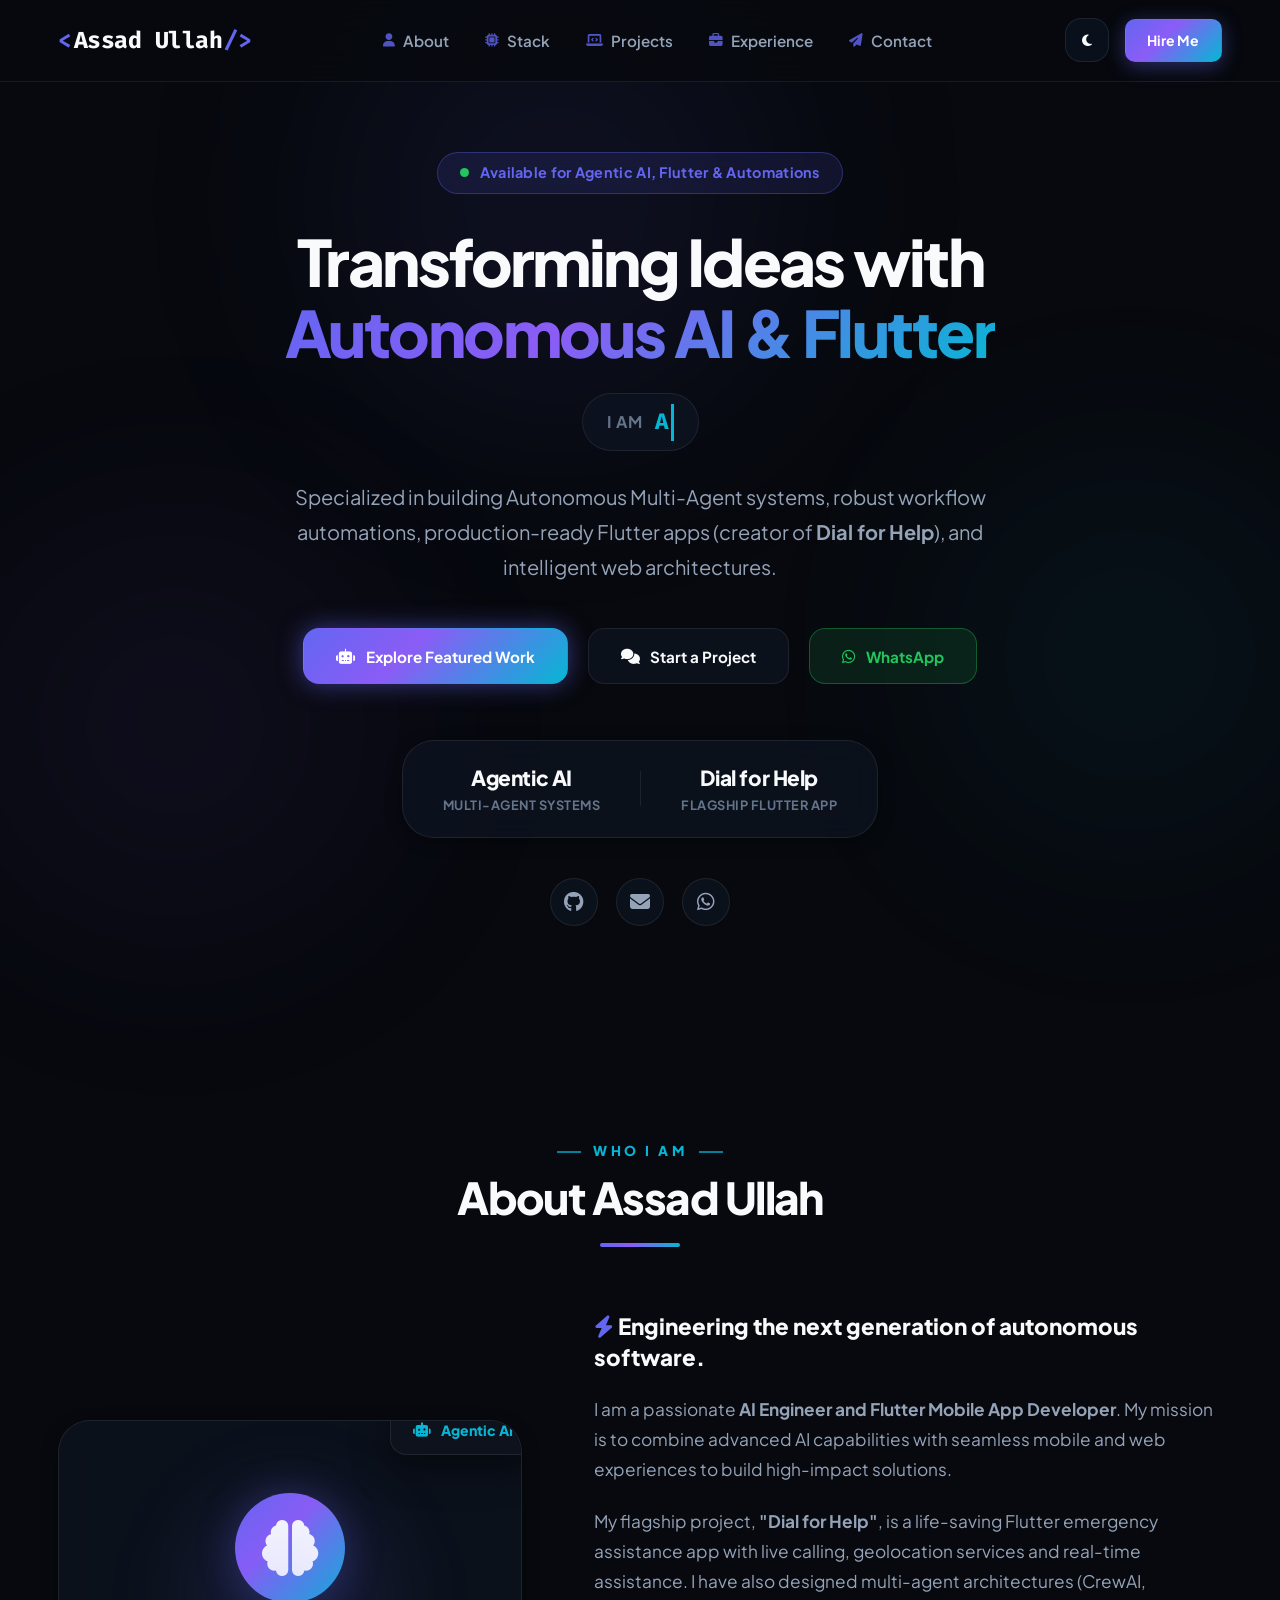
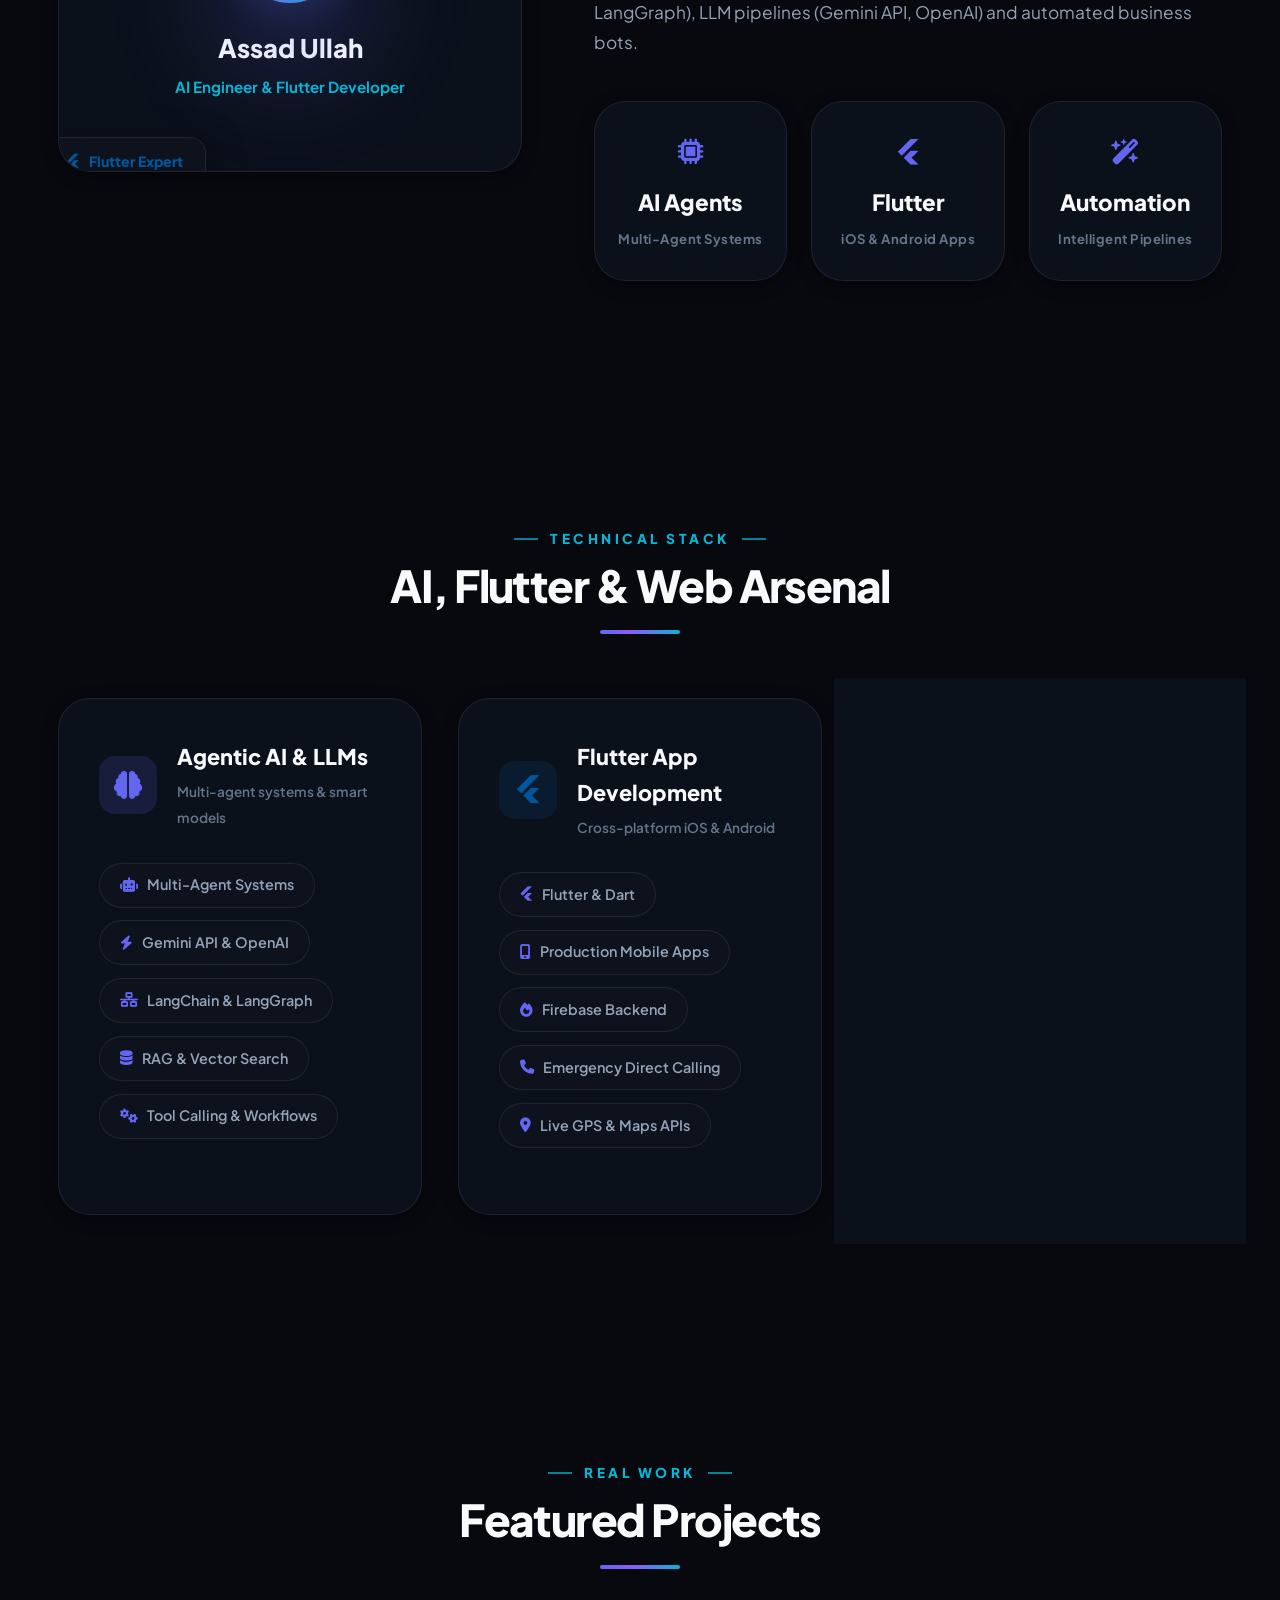
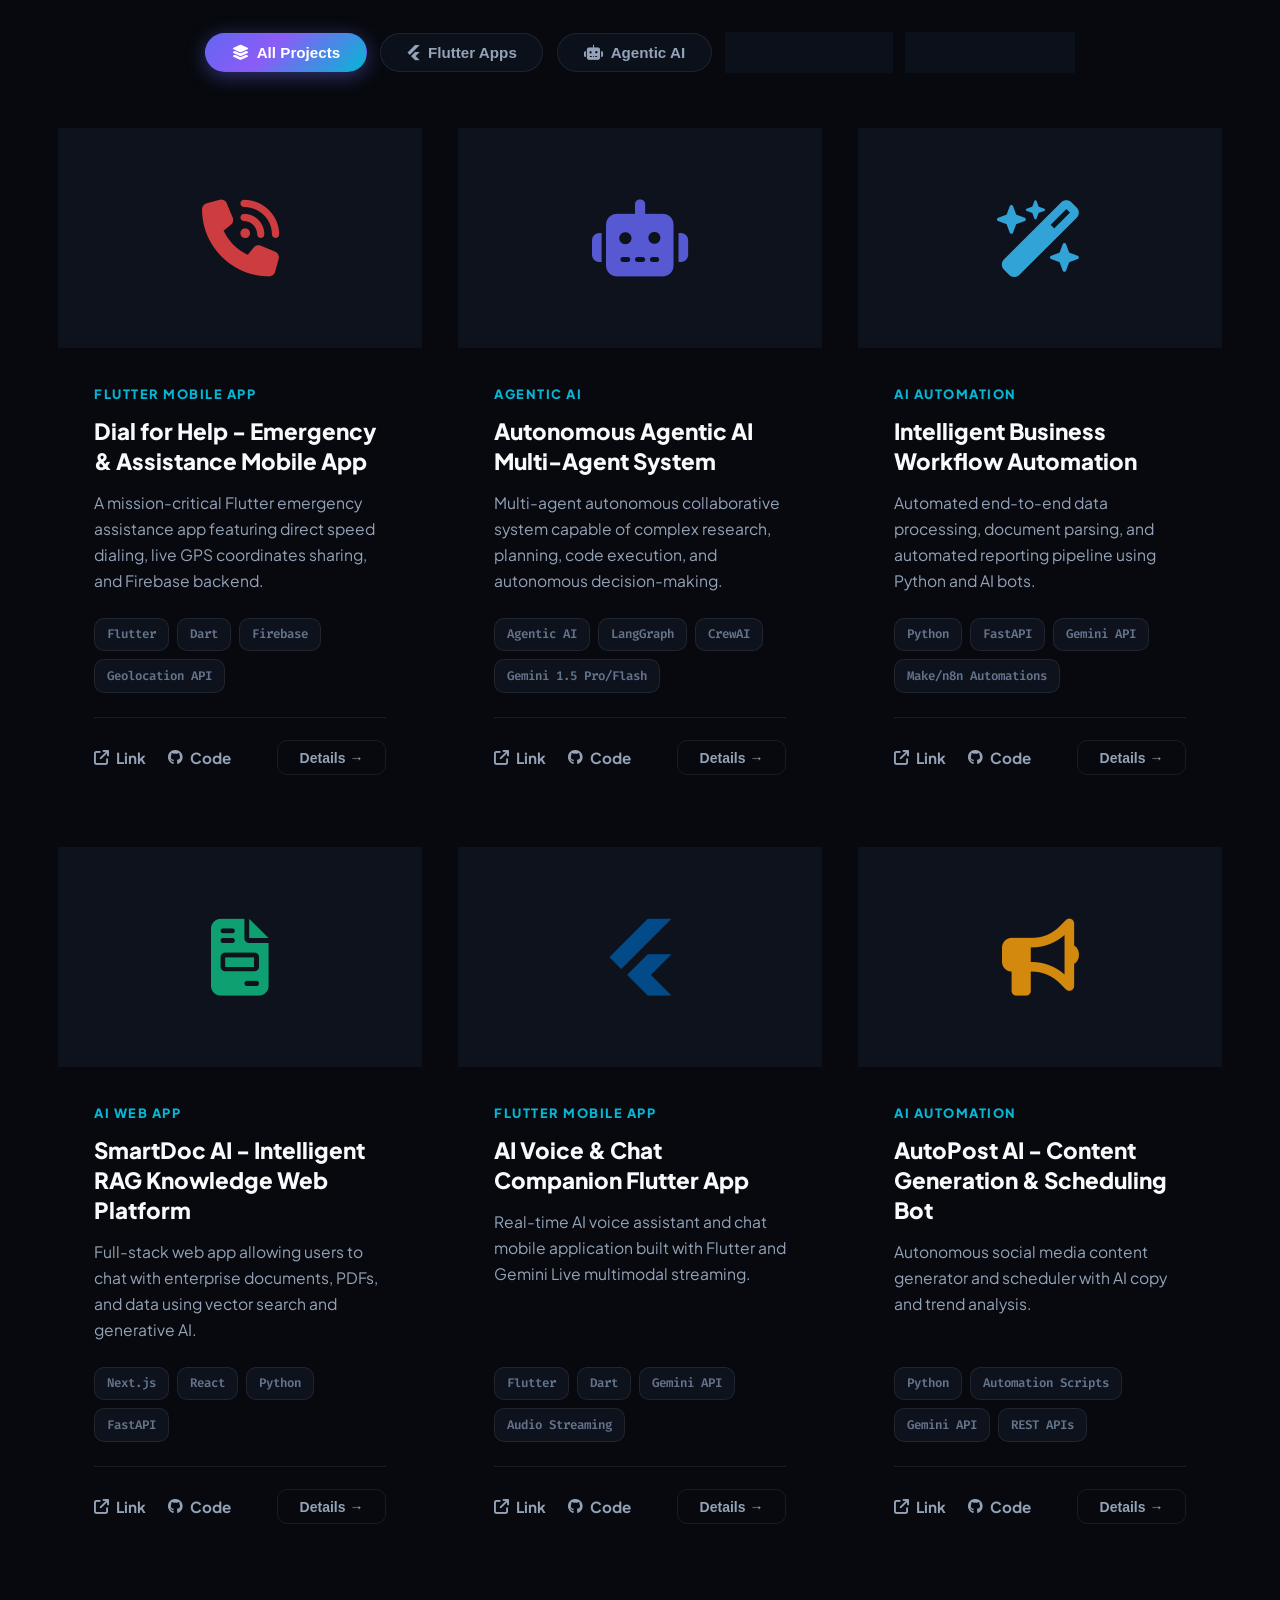
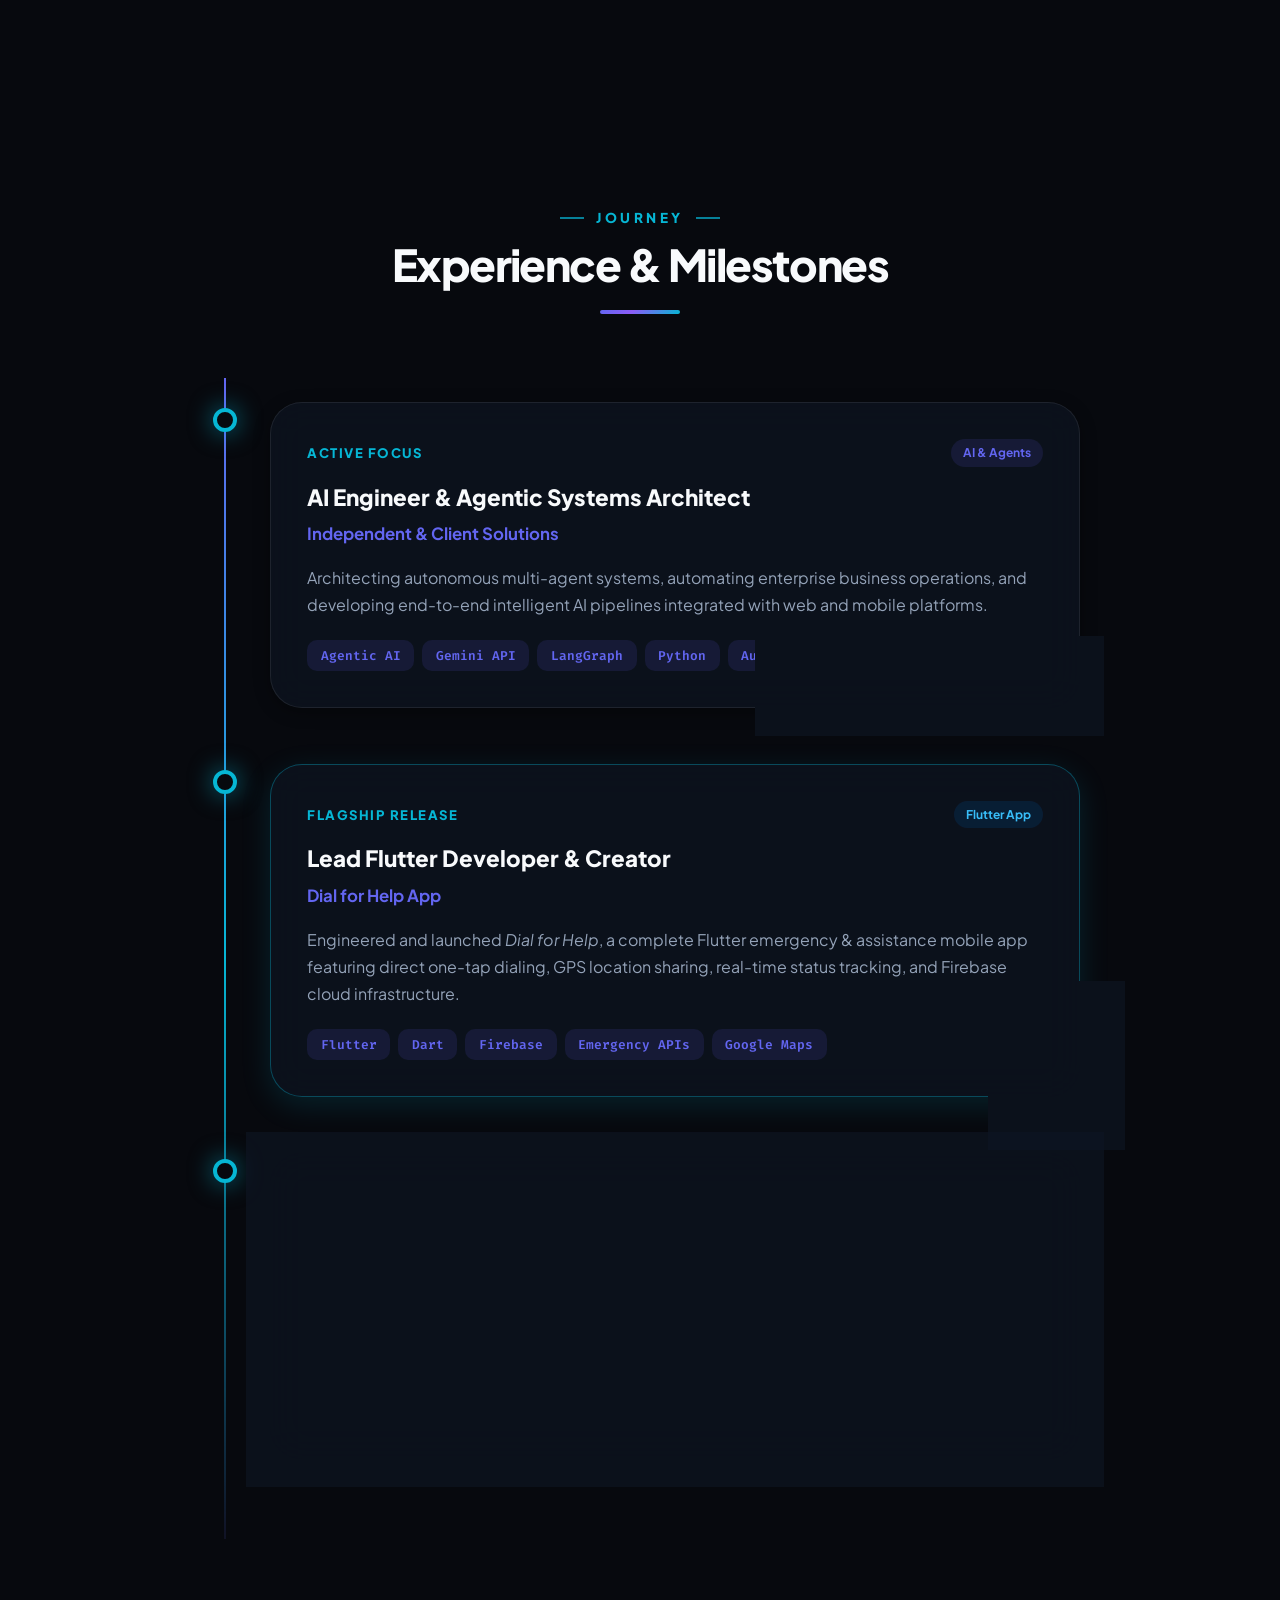
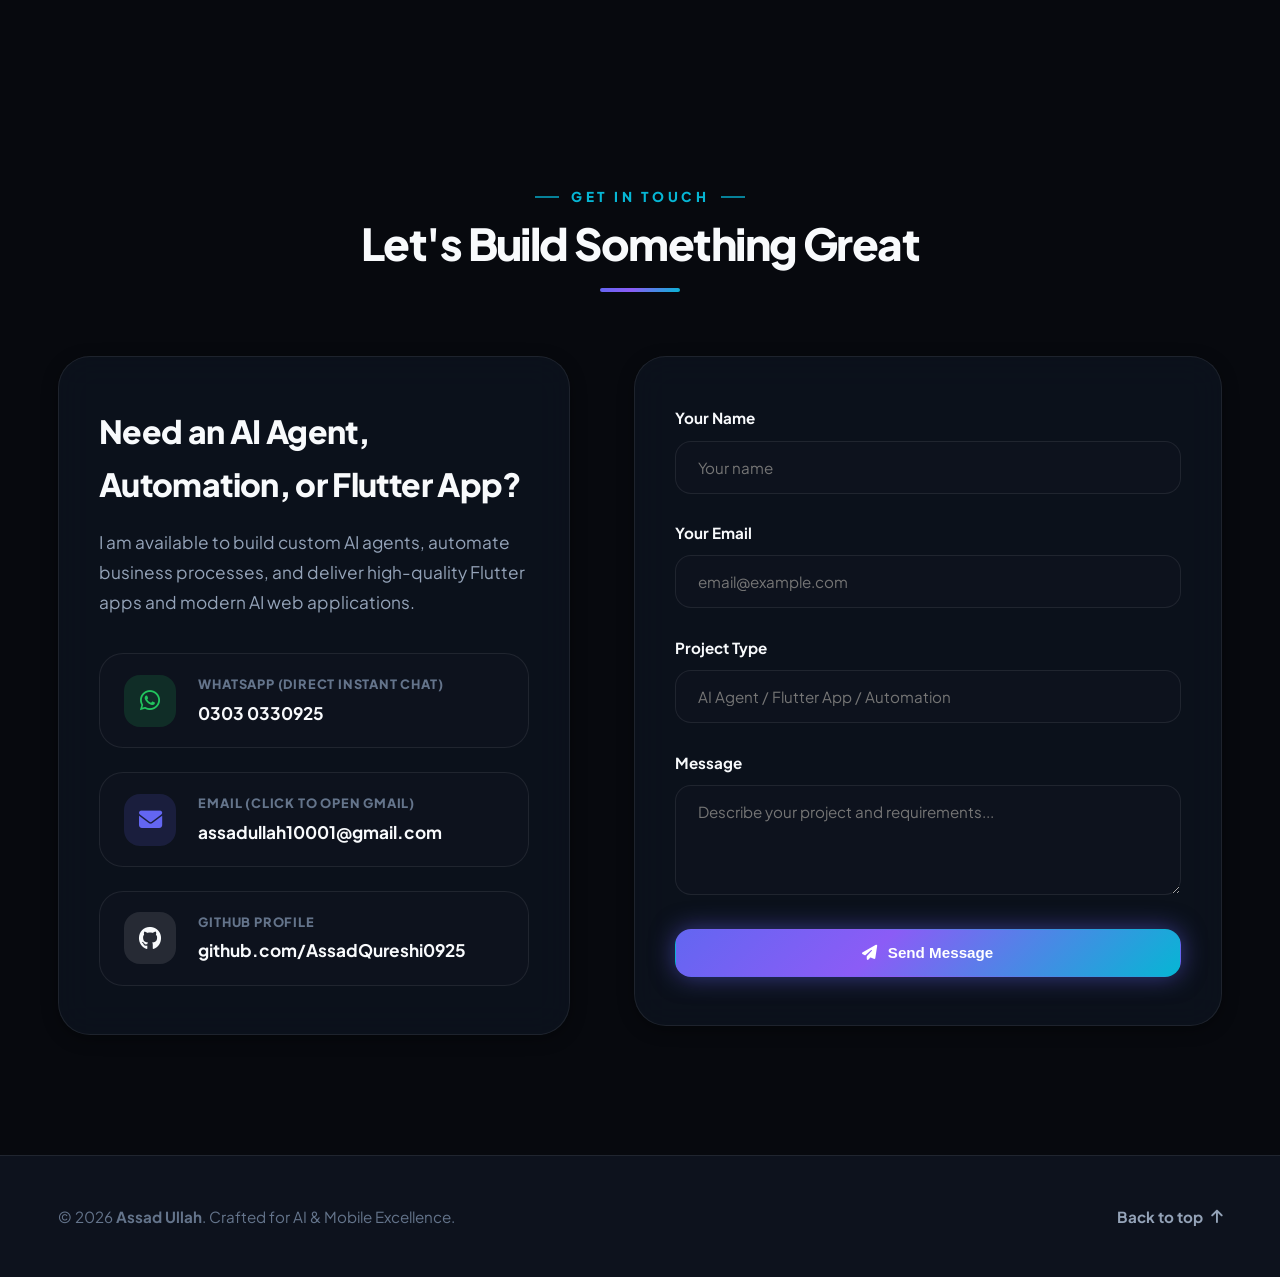
==== commit 29af126e: "Professional fixes: remove unprofessional text, fake form and misleading demo links; tighten section" ====
--- a/index.html
+++ b/index.html
@@ -97,11 +97,6 @@
               <span class="metric-num">Dial for Help</span>
               <span class="metric-label">Flagship Flutter App</span>
             </div>
-            <div class="metric-divider"></div>
-            <div class="metric-item">
-              <span class="metric-num">100%</span>
-              <span class="metric-label">Automated Workflows</span>
-            </div>
           </div>
 
           <div class="social-links">
@@ -151,10 +146,10 @@
               <i class="fa-solid fa-bolt text-accent"></i> Engineering the next generation of autonomous software.
             </div>
             <p>
-              Main aik passionate <strong>AI Engineer aur Flutter Mobile App Developer</strong> hoon. Mera mission hai advanced AI capabilities aur seamless mobile/web experiences ko aapas me integrate karke high-impact solutions banana.
+              I am a passionate <strong>AI Engineer and Flutter Mobile App Developer</strong>. My mission is to combine advanced AI capabilities with seamless mobile and web experiences to build high-impact solutions.
             </p>
             <p>
-              Mera flagship project <strong>"Dial for Help"</strong> ek life-saving Flutter emergency assistance app hai jisme live calling, geolocation services aur real-time assistance integrated hai. Iske alawa maine multi-agent architectures (CrewAI, LangGraph), LLM pipelines (Gemini API, OpenAI) aur automated business bots design kiye hain.
+              My flagship project, <strong>"Dial for Help"</strong>, is a life-saving Flutter emergency assistance app with live calling, geolocation services and real-time assistance. I have also designed multi-agent architectures (CrewAI, LangGraph), LLM pipelines (Gemini API, OpenAI) and automated business bots.
             </p>
 
             <div class="about-stats">
@@ -354,7 +349,7 @@
           <div class="contact-info glass-card">
             <h3>Need an AI Agent, Automation, or Flutter App?</h3>
             <p>
-              Main available hoon custom AI Agents build karne ke liye, business processes automate karne, aur high-quality Flutter apps ya modern AI web apps bananey ke liye.
+              I am available to build custom AI agents, automate business processes, and deliver high-quality Flutter apps and modern AI web applications.
             </p>
 
             <div class="contact-items">
@@ -388,7 +383,7 @@
             <form id="contact-form" class="contact-form">
               <div class="form-group">
                 <label for="name">Your Name</label>
-                <input type="text" id="name" name="name" placeholder="Aapka Naam" required>
+                <input type="text" id="name" name="name" placeholder="Your name" required>
               </div>
 
               <div class="form-group">
@@ -403,7 +398,7 @@
 
               <div class="form-group">
                 <label for="message">Message</label>
-                <textarea id="message" name="message" rows="4" placeholder="Project details ya requirements likhein..." required></textarea>
+                <textarea id="message" name="message" rows="4" placeholder="Describe your project and requirements..." required></textarea>
               </div>
 
               <button type="submit" class="btn btn-primary btn-block btn-glow">
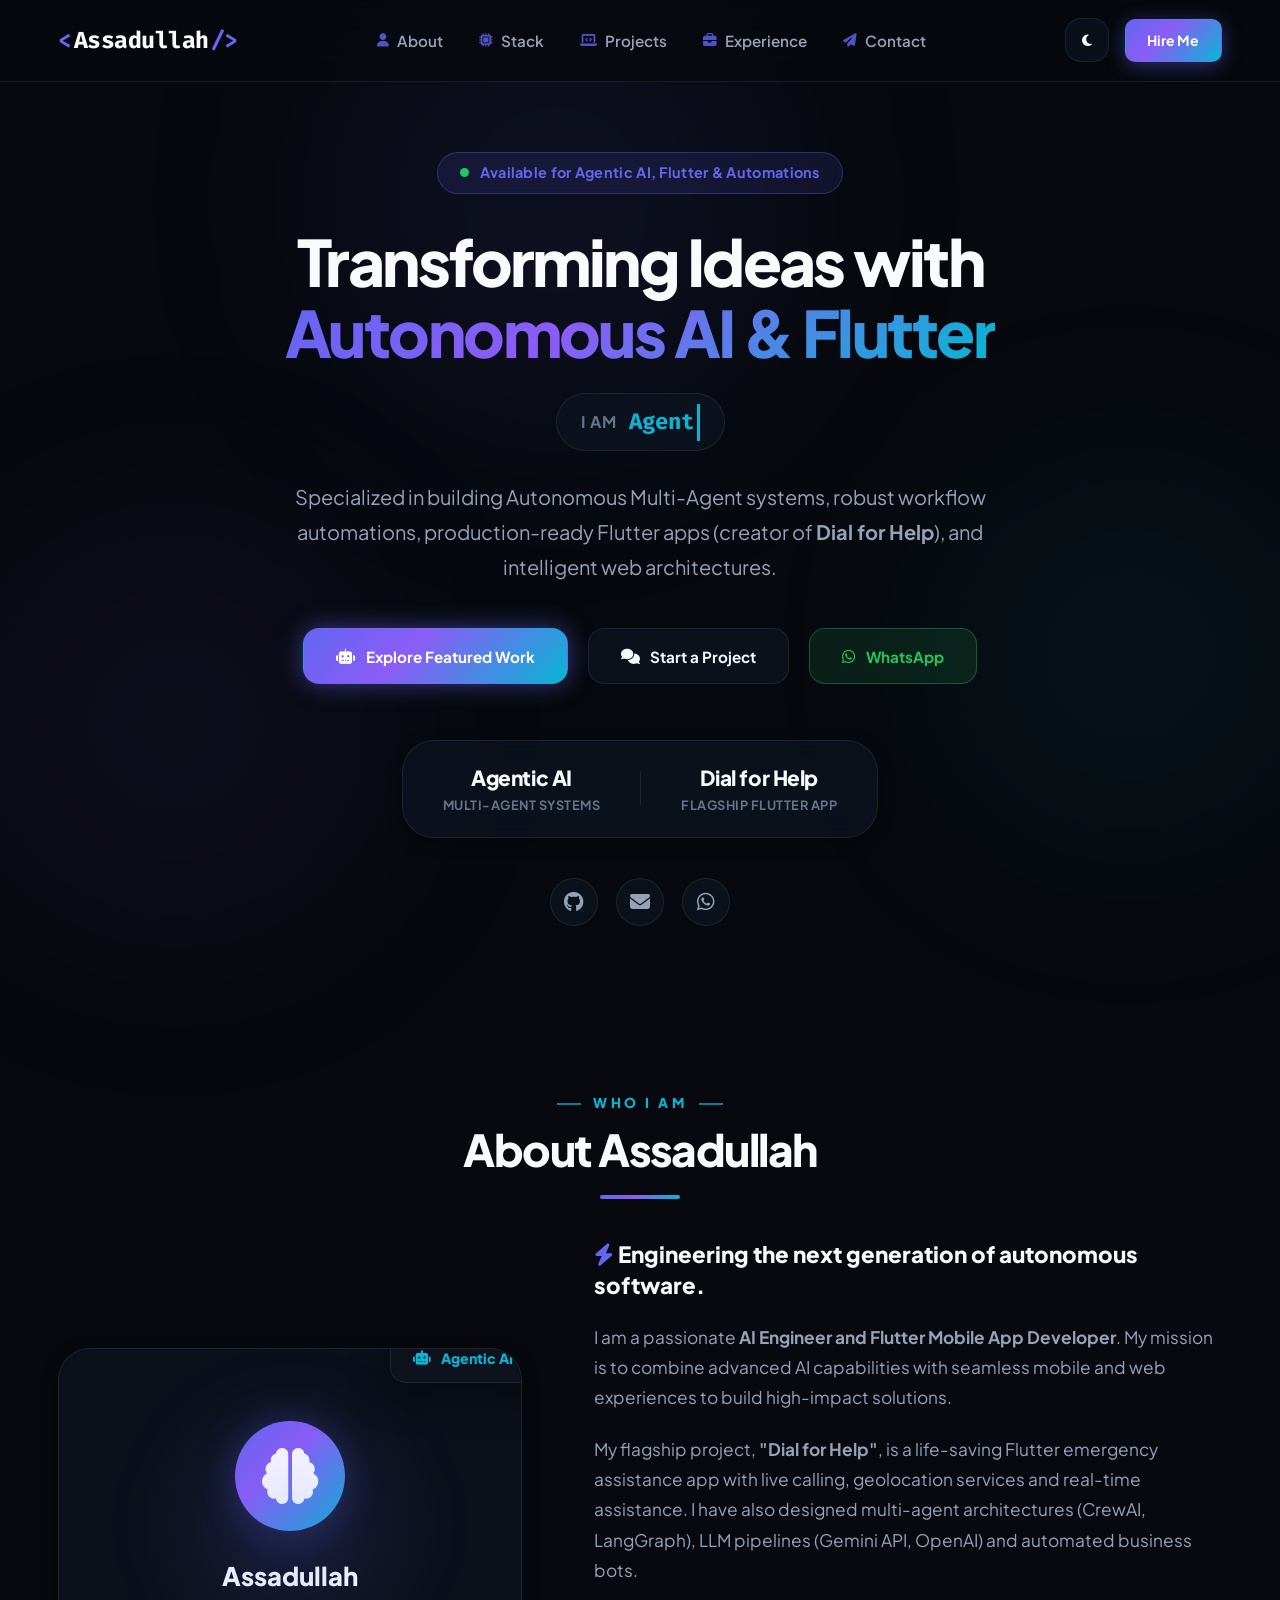
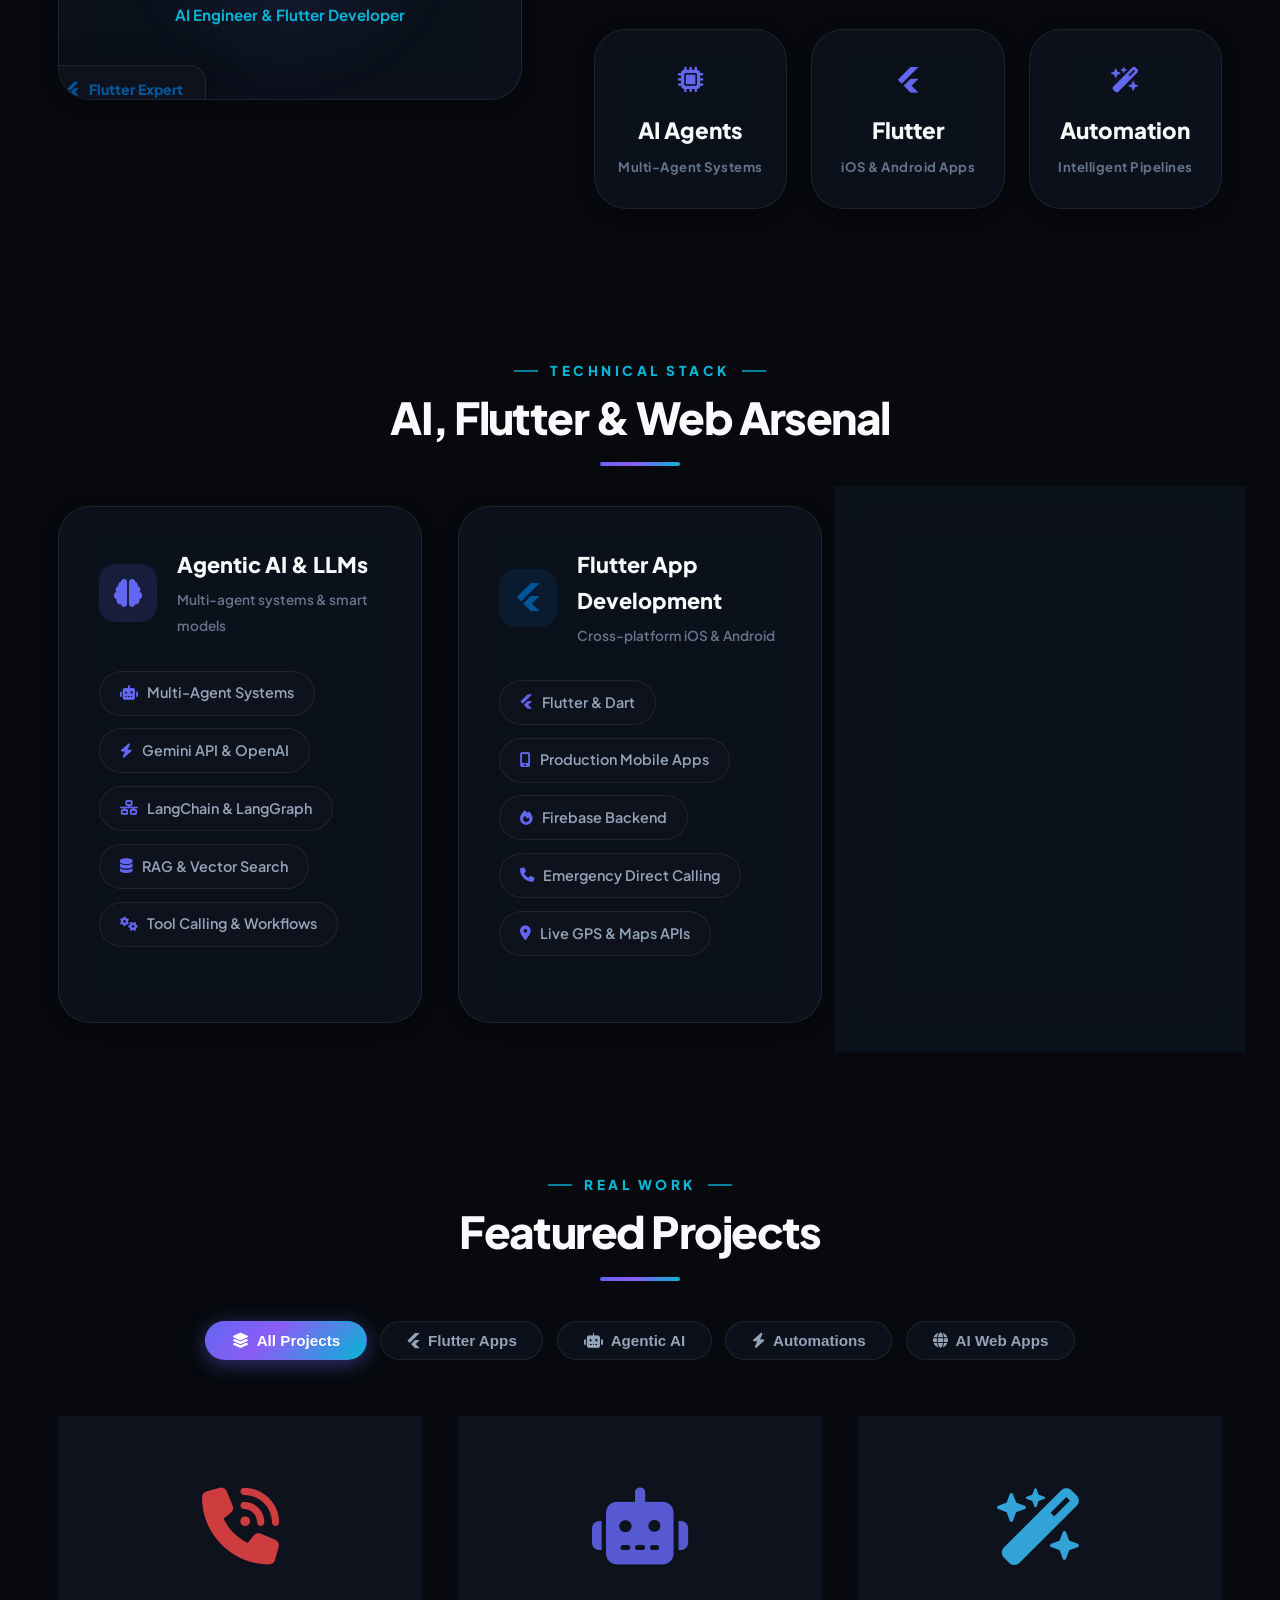
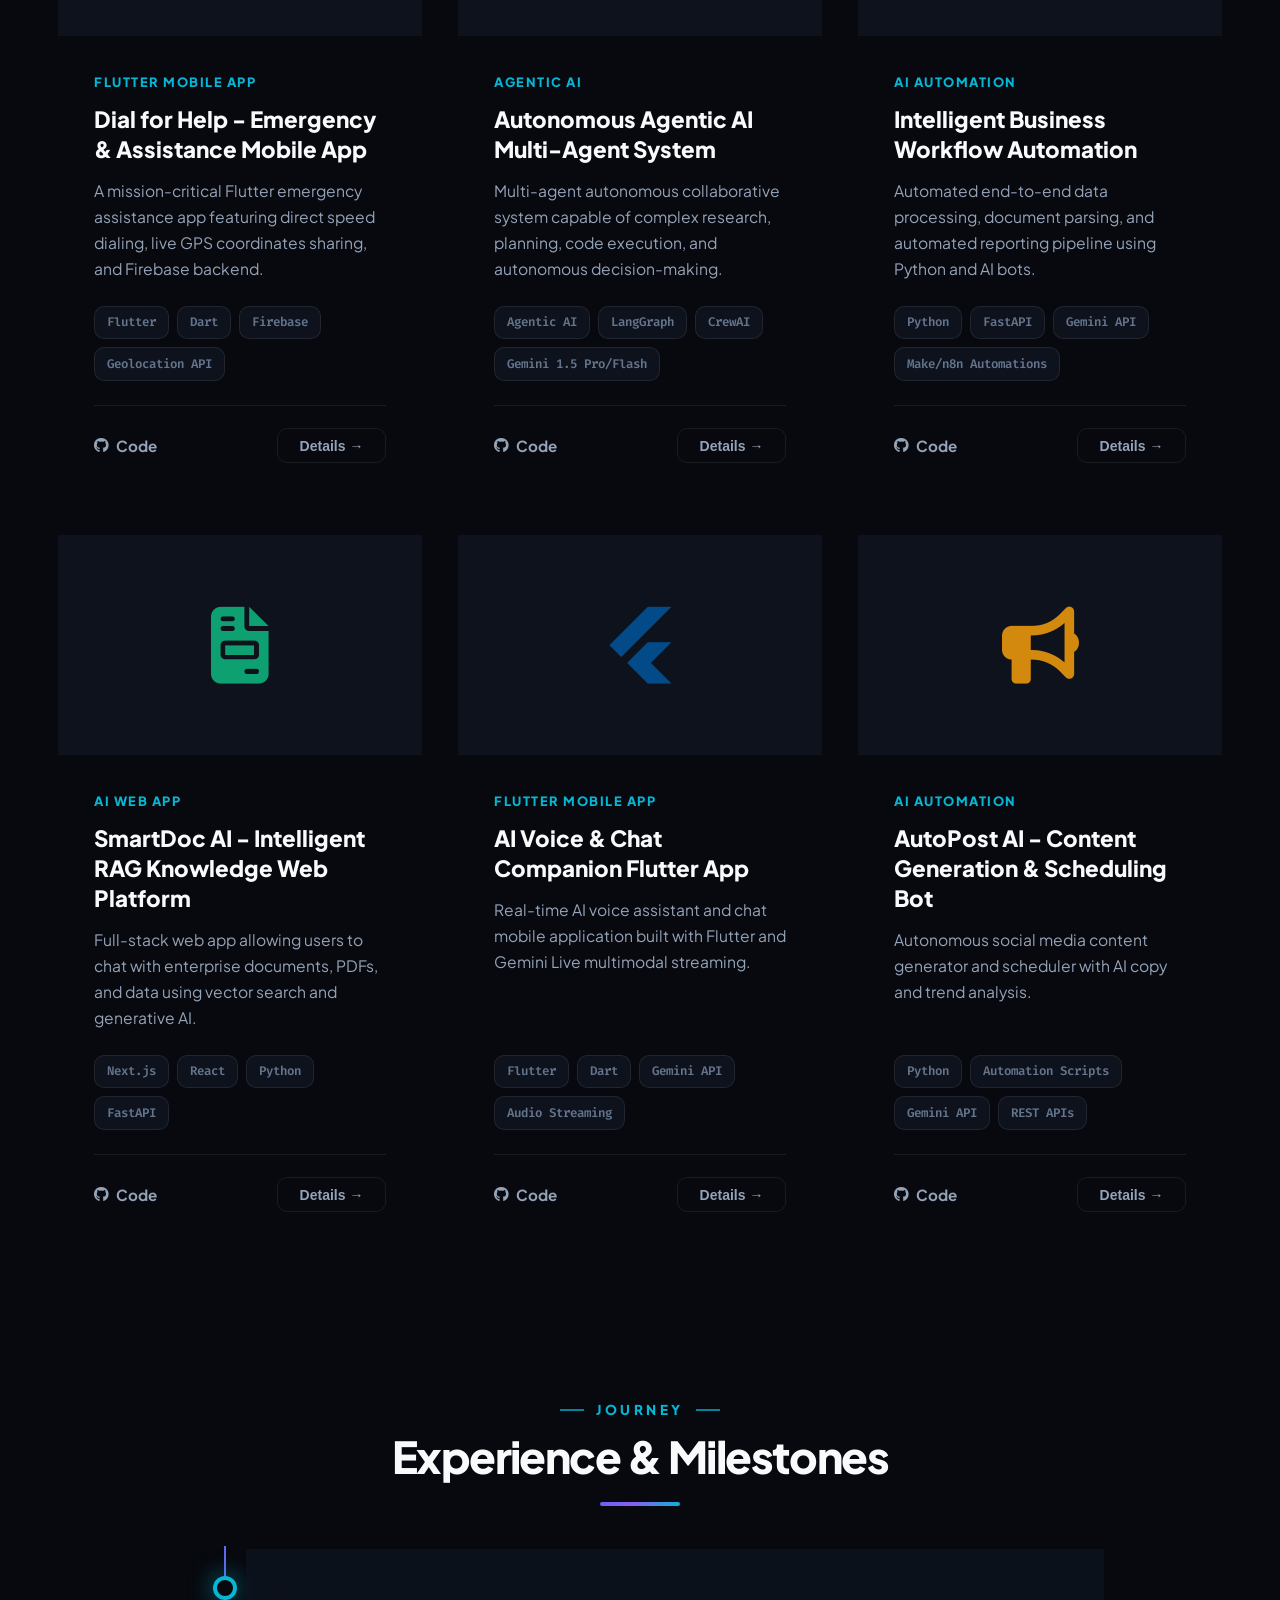
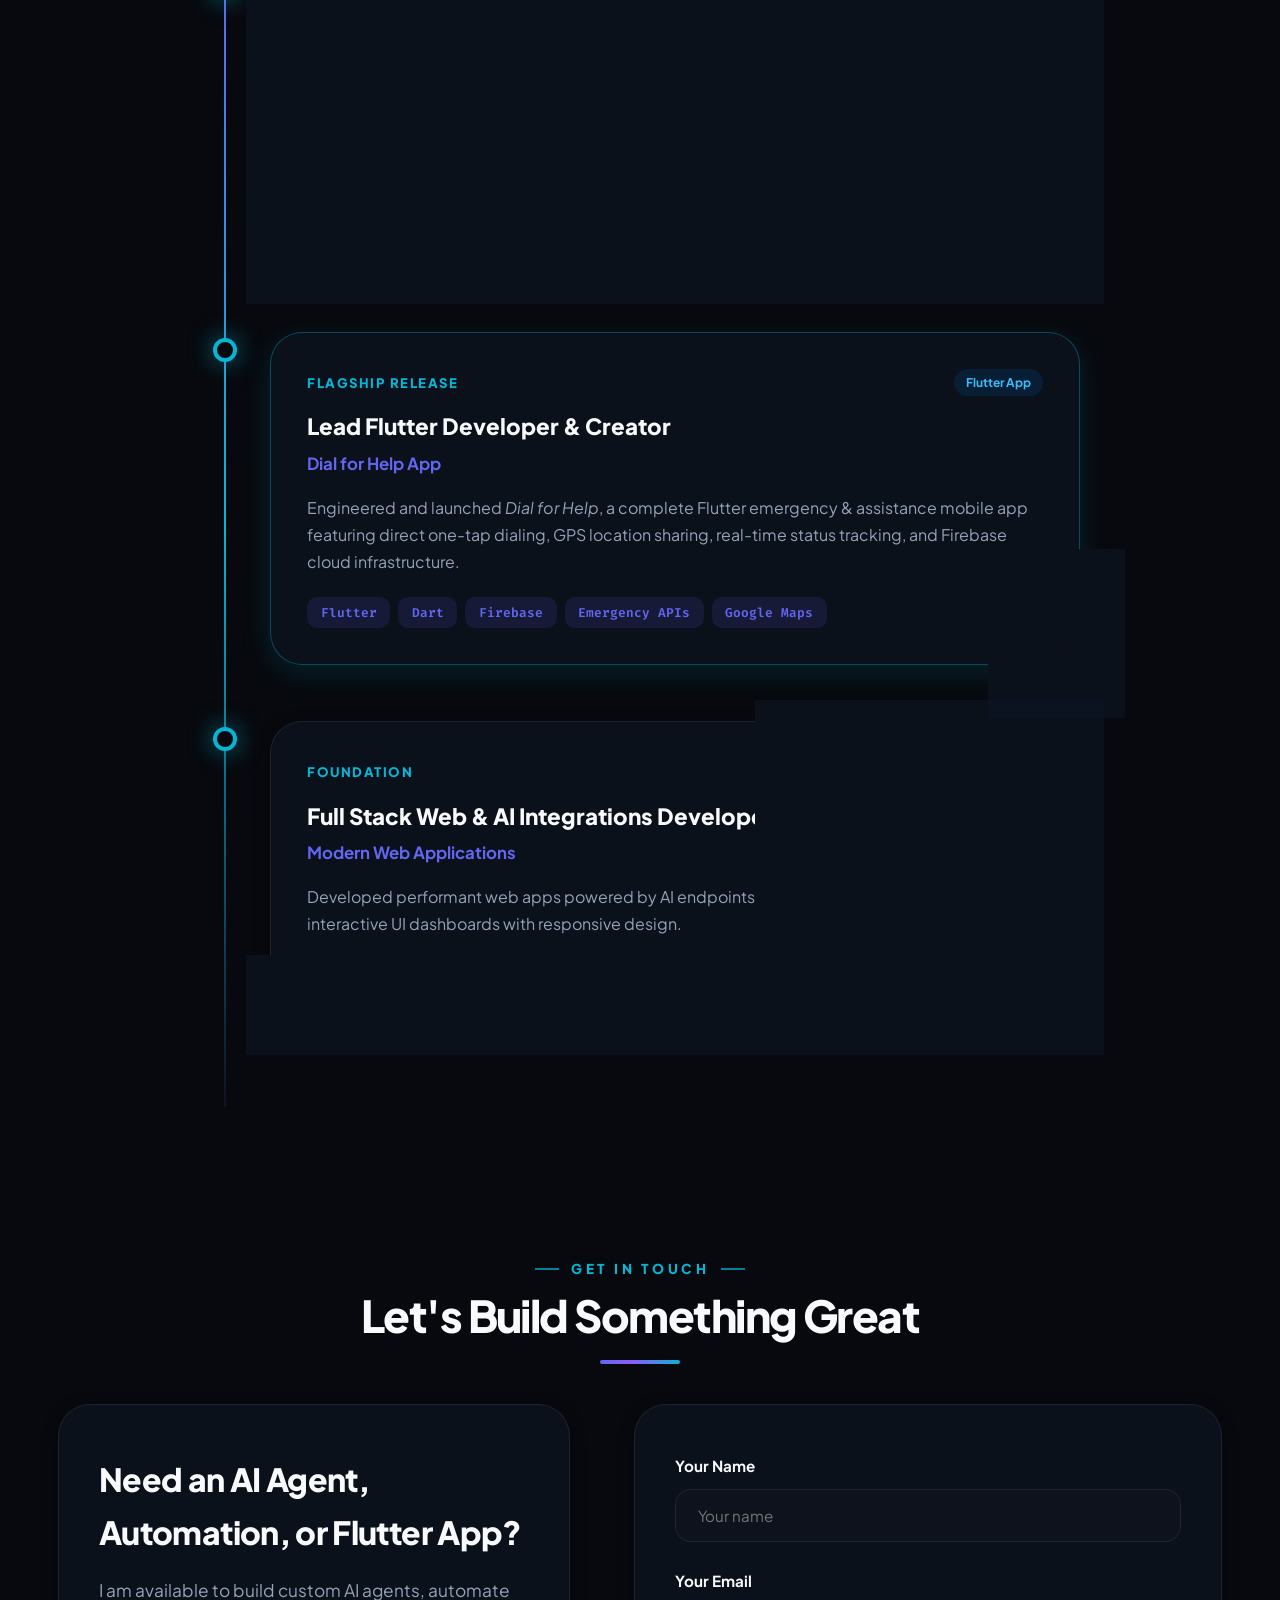
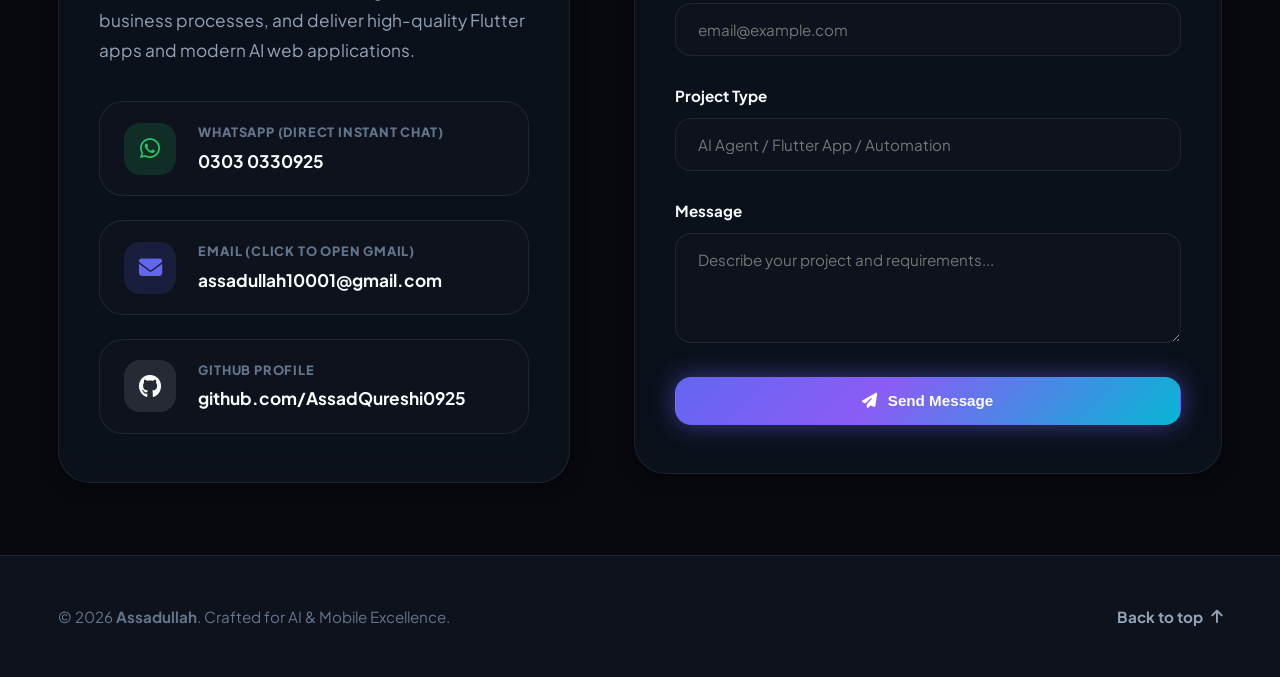
==== commit 96a93e1d: "Rename Assad Ullah to Assadullah throughout the portfolio" ====
--- a/index.html
+++ b/index.html
@@ -3,8 +3,8 @@
 <head>
   <meta charset="UTF-8">
   <meta name="viewport" content="width=device-width, initial-scale=1.0">
-  <meta name="description" content="Assad Ullah - AI Engineer, Agentic AI Specialist & Flutter Developer">
-  <title>Assad Ullah | AI Engineer, Agentic AI & Flutter Developer</title>
+  <meta name="description" content="Assadullah - AI Engineer, Agentic AI Specialist & Flutter Developer">
+  <title>Assadullah | AI Engineer, Agentic AI & Flutter Developer</title>
   <link rel="preconnect" href="https://fonts.googleapis.com">
   <link rel="preconnect" href="https://fonts.gstatic.com" crossorigin>
   <link href="https://fonts.googleapis.com/css2?family=Plus+Jakarta+Sans:wght@300;400;500;600;700;800;900&family=Fira+Code:wght@400;500;600&display=swap" rel="stylesheet">
@@ -24,7 +24,7 @@
   <header class="navbar" id="navbar">
     <div class="nav-container">
       <a href="#hero" class="logo">
-        <span class="logo-bracket">&lt;</span><span class="logo-name">Assad Ullah</span><span class="logo-bracket">/&gt;</span>
+        <span class="logo-bracket">&lt;</span><span class="logo-name">Assadullah</span><span class="logo-bracket">/&gt;</span>
       </a>
       
       <nav class="nav-links" id="nav-menu">
@@ -117,7 +117,7 @@
       <div class="container">
         <div class="section-header">
           <span class="section-subtitle">Who I Am</span>
-          <h2 class="section-title">About Assad Ullah</h2>
+          <h2 class="section-title">About Assadullah</h2>
           <div class="section-divider"></div>
         </div>
 
@@ -129,7 +129,7 @@
                 <i class="fa-solid fa-brain avatar-main-icon"></i>
               </div>
               <div class="avatar-info">
-                <h3>Assad Ullah</h3>
+                <h3>Assadullah</h3>
                 <p>AI Engineer & Flutter Developer</p>
               </div>
               <div class="floating-badge badge-1">
@@ -425,7 +425,7 @@
   <!-- Footer -->
   <footer class="footer">
     <div class="container footer-content">
-      <p>© <span id="current-year">2026</span> <strong>Assad Ullah</strong>. Crafted for AI & Mobile Excellence.</p>
+      <p>© <span id="current-year">2026</span> <strong>Assadullah</strong>. Crafted for AI & Mobile Excellence.</p>
       <div class="footer-links">
         <a href="#hero">Back to top <i class="fa-solid fa-arrow-up"></i></a>
       </div>
--- a/css/styles.css
+++ b/css/styles.css
@@ -173,7 +173,7 @@
 }
 
 .section {
-  padding: 7.5rem 0;
+  padding: 4.5rem 0;
   position: relative;
   z-index: 1;
 }
@@ -200,7 +200,7 @@
    ========================================================================== */
 .section-header {
   text-align: center;
-  margin-bottom: 4rem;
+  margin-bottom: 2.5rem;
   position: relative;
 }
 
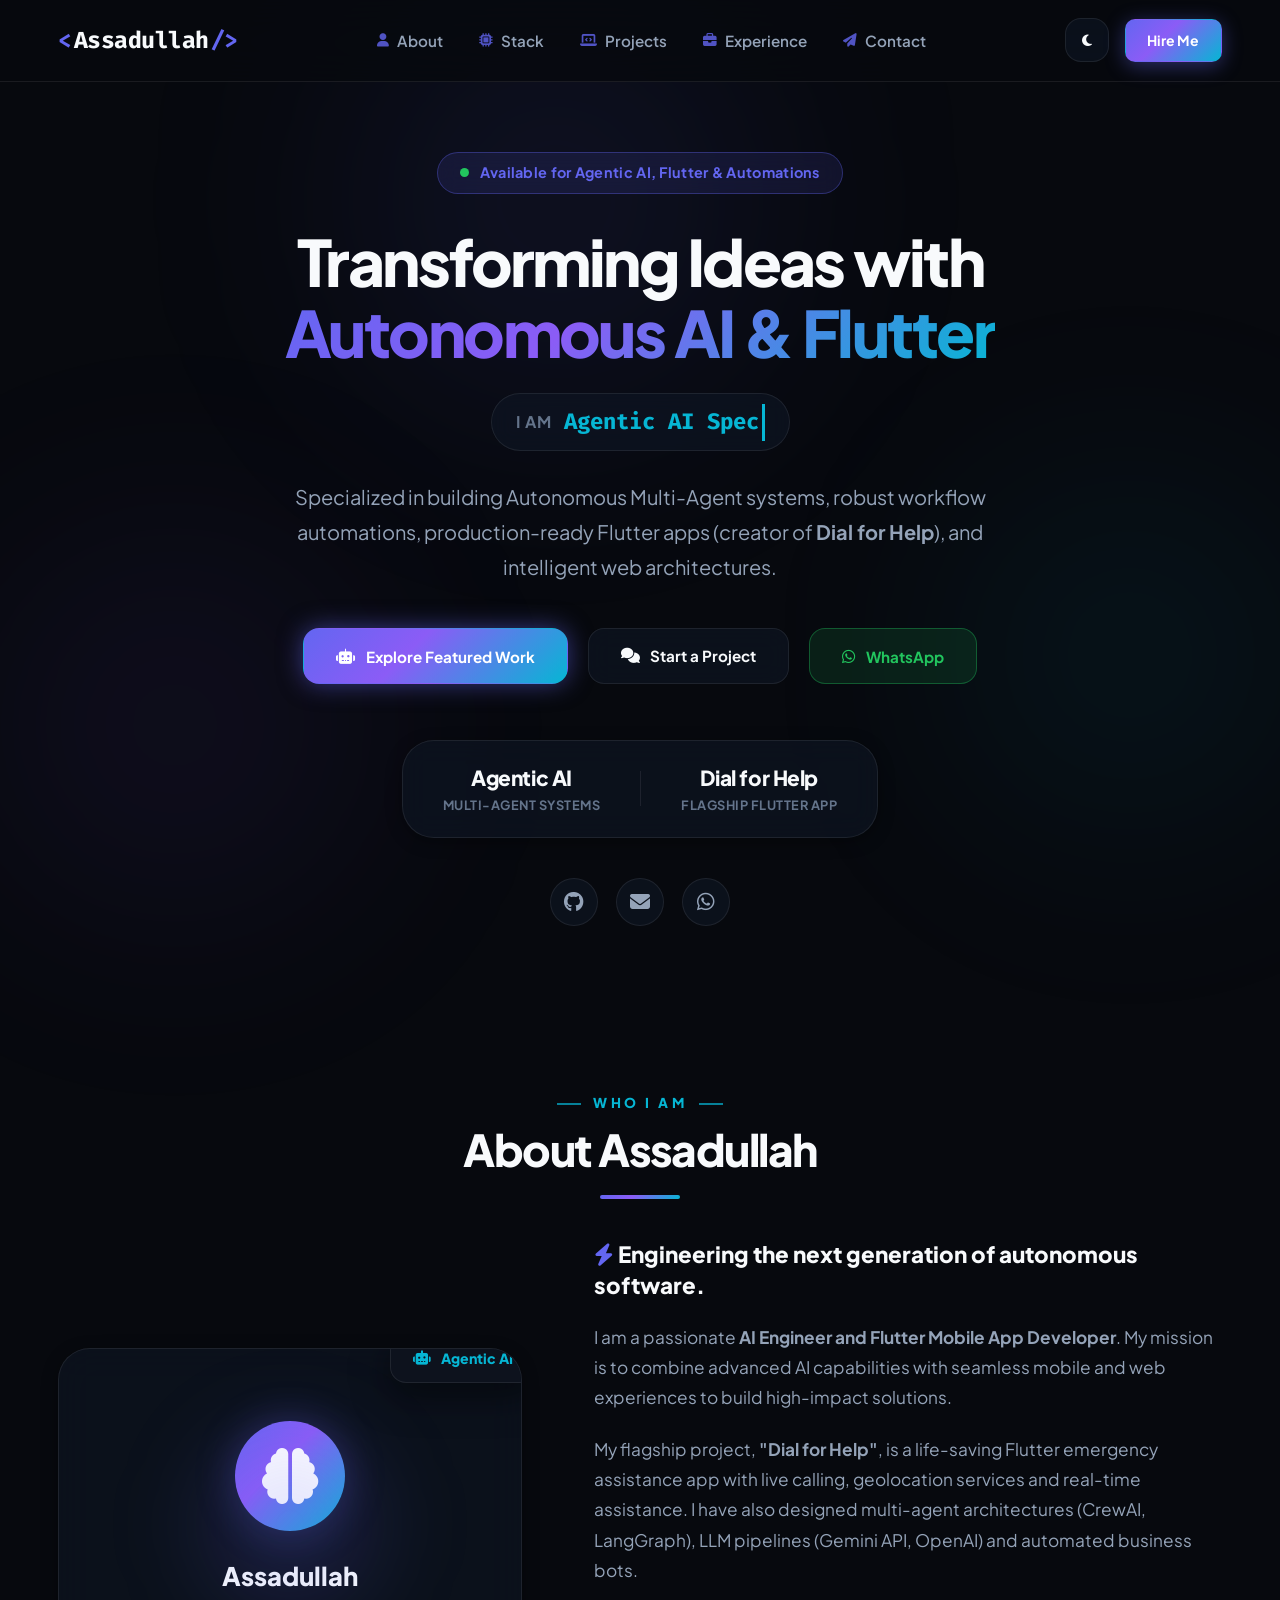
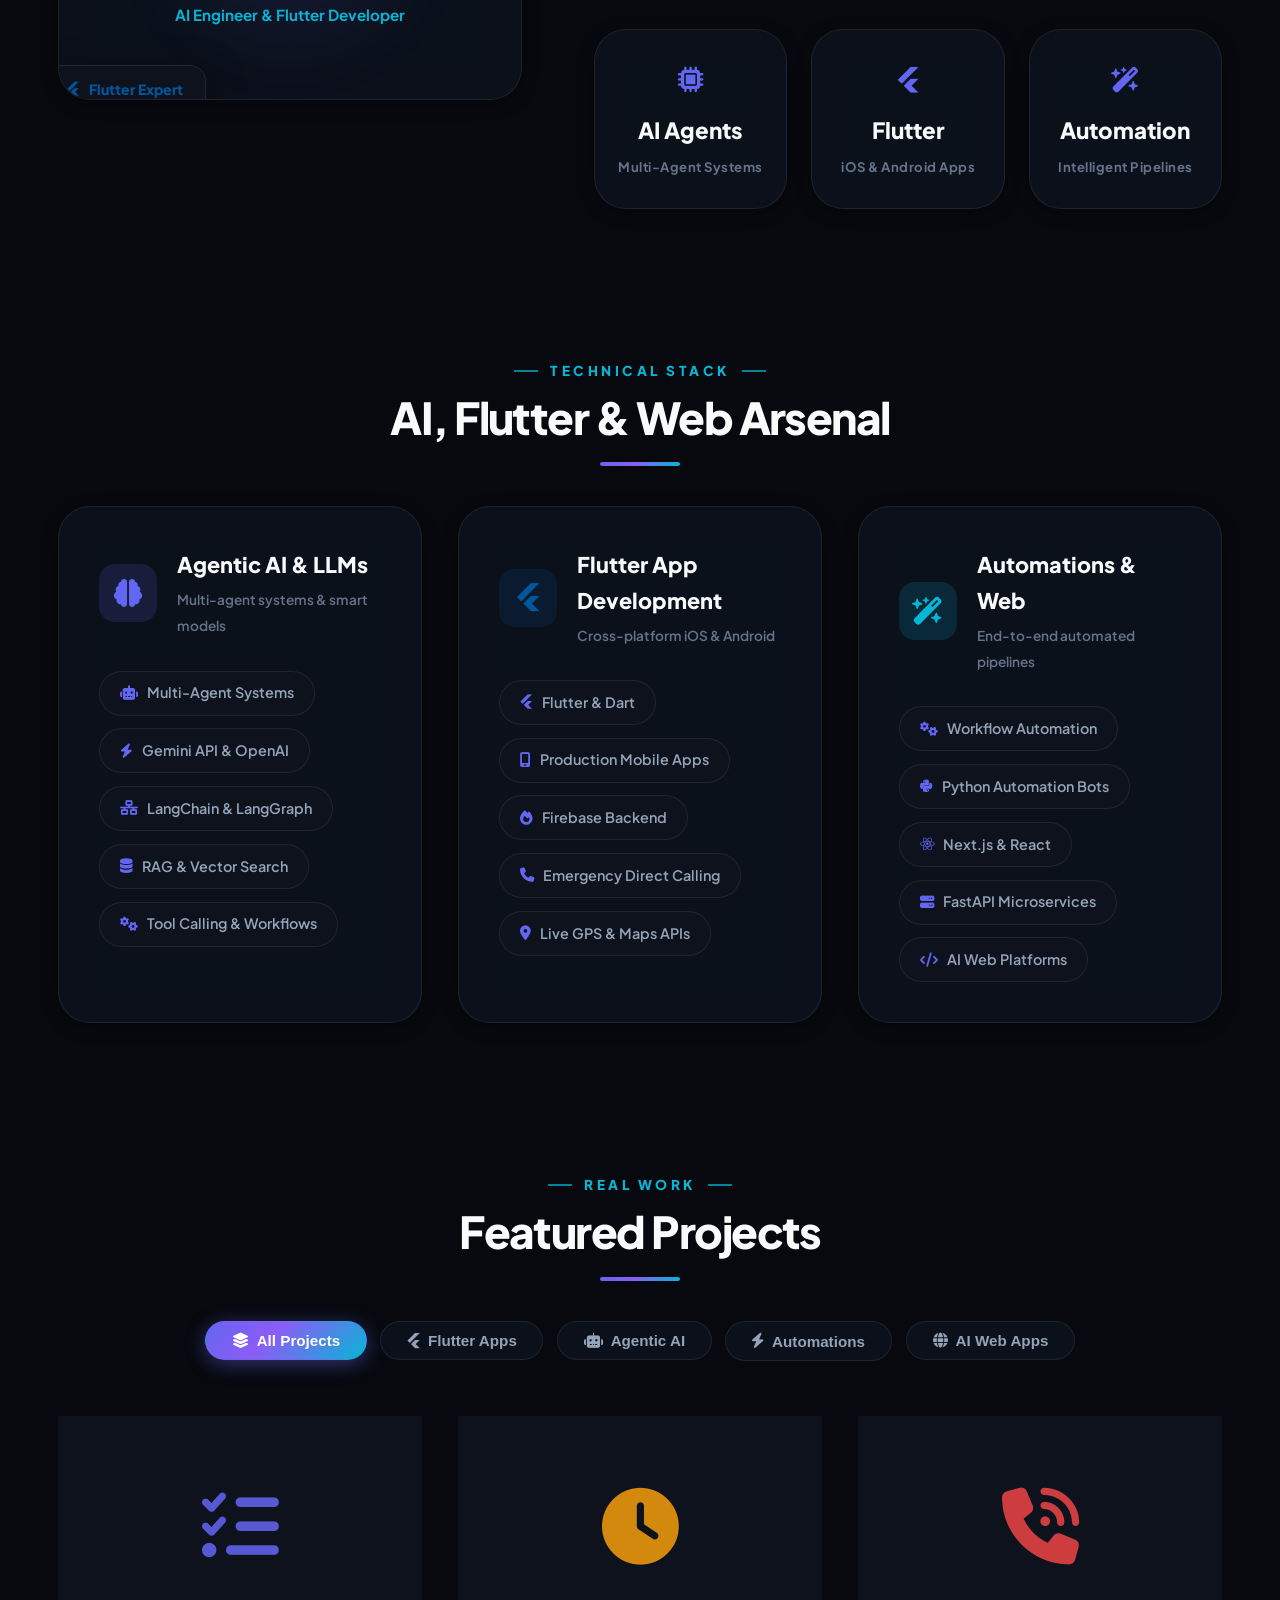
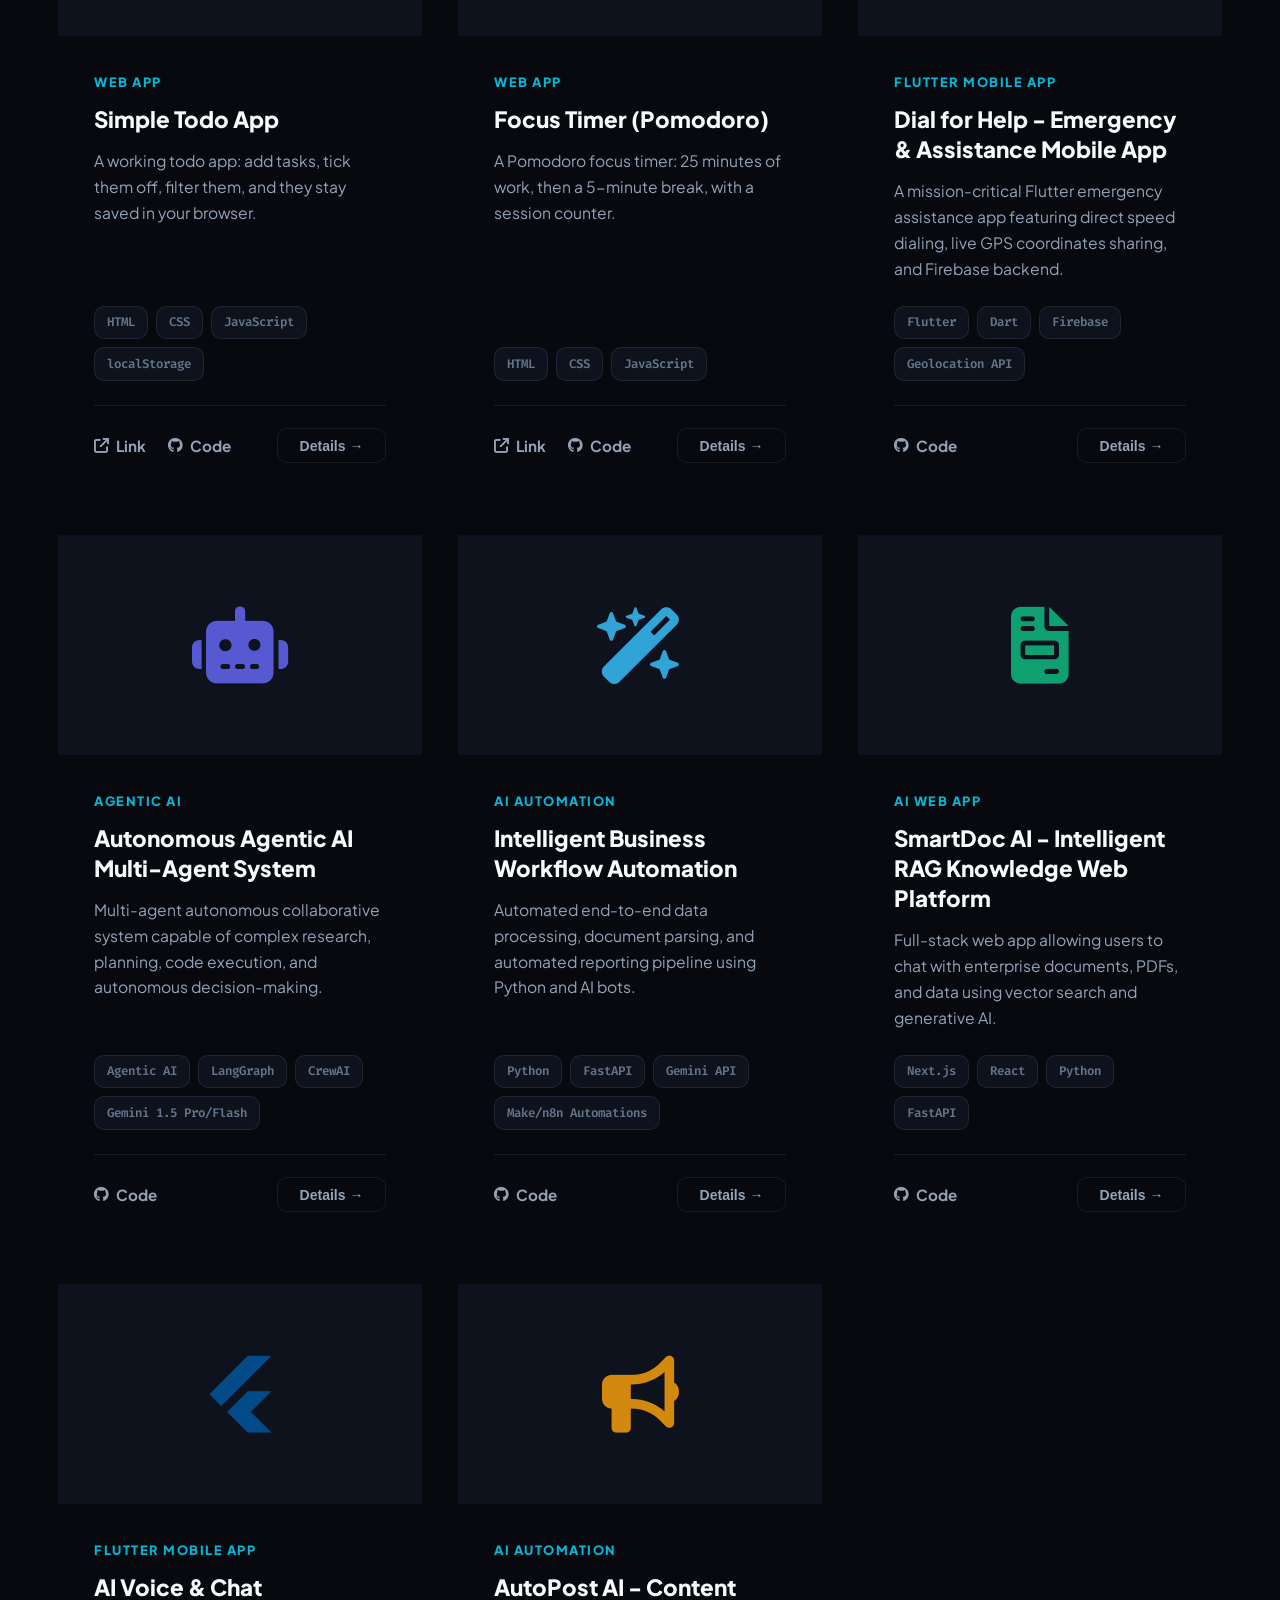
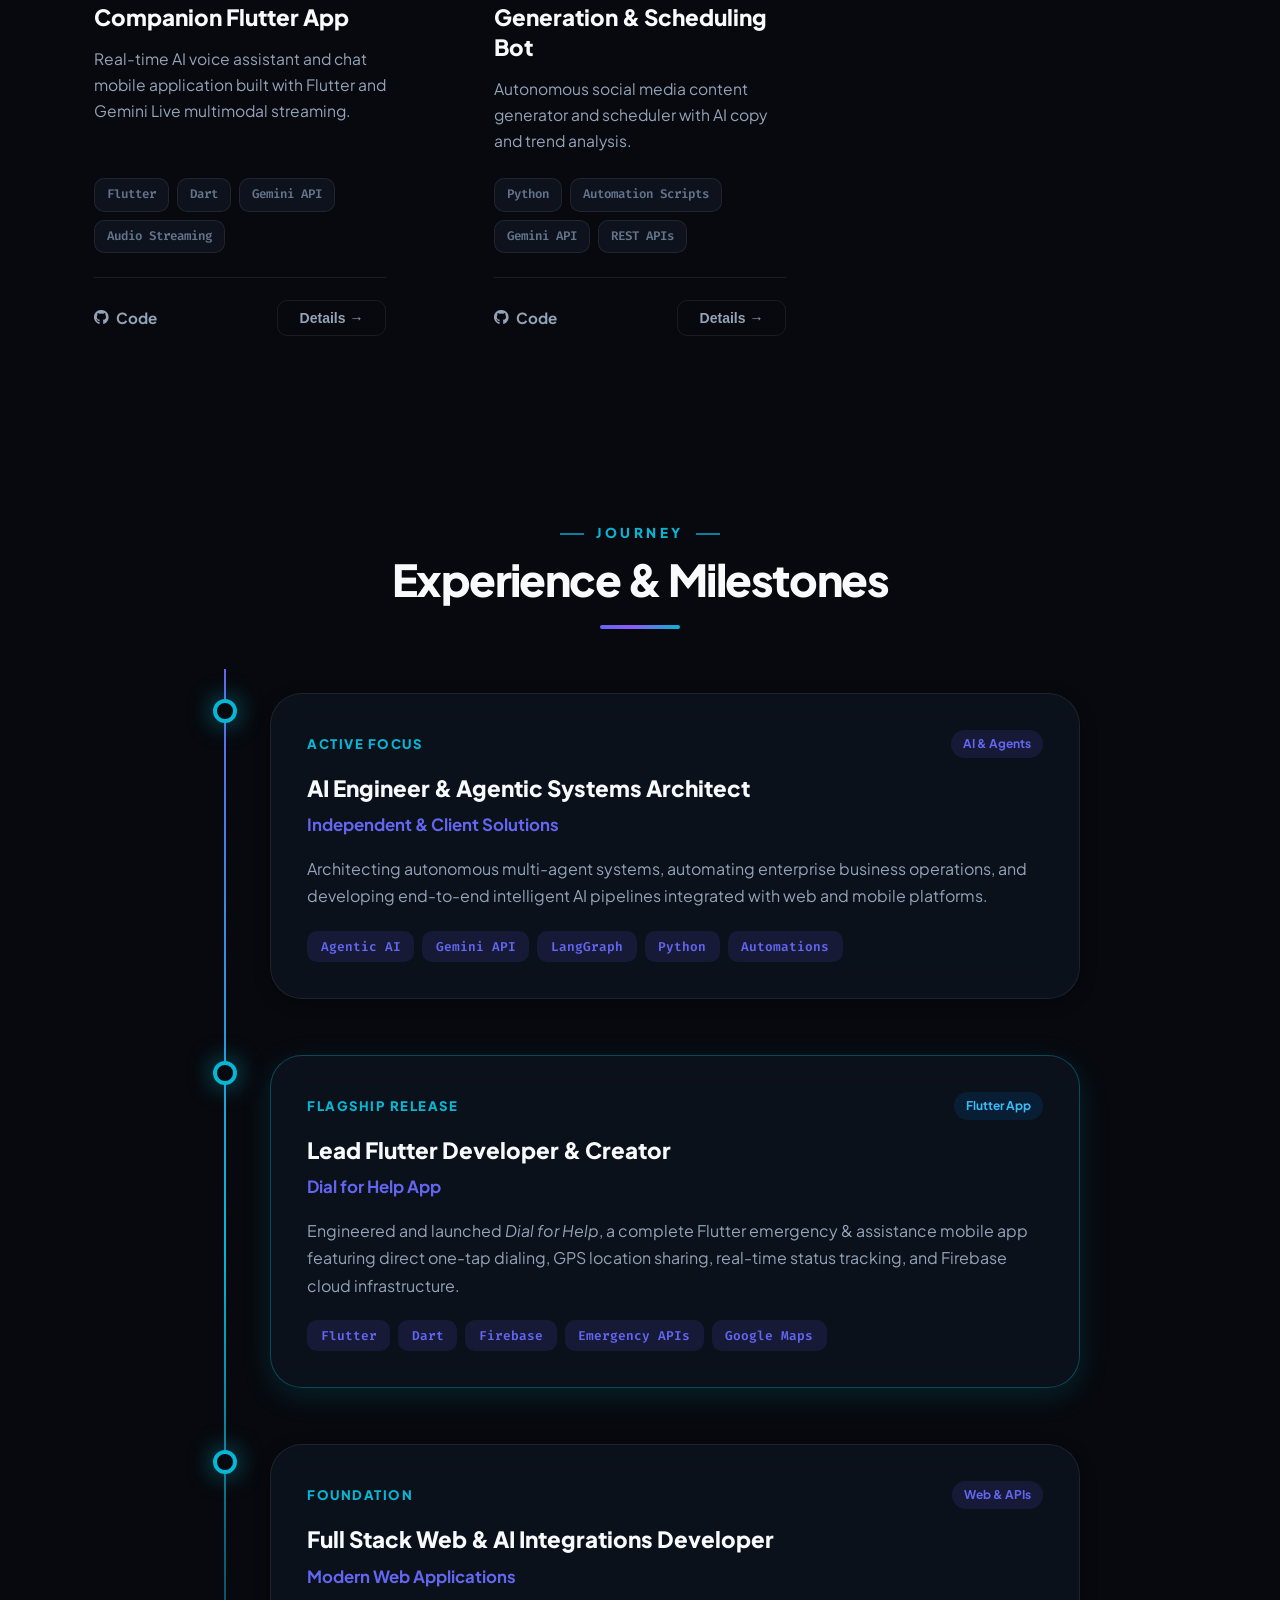
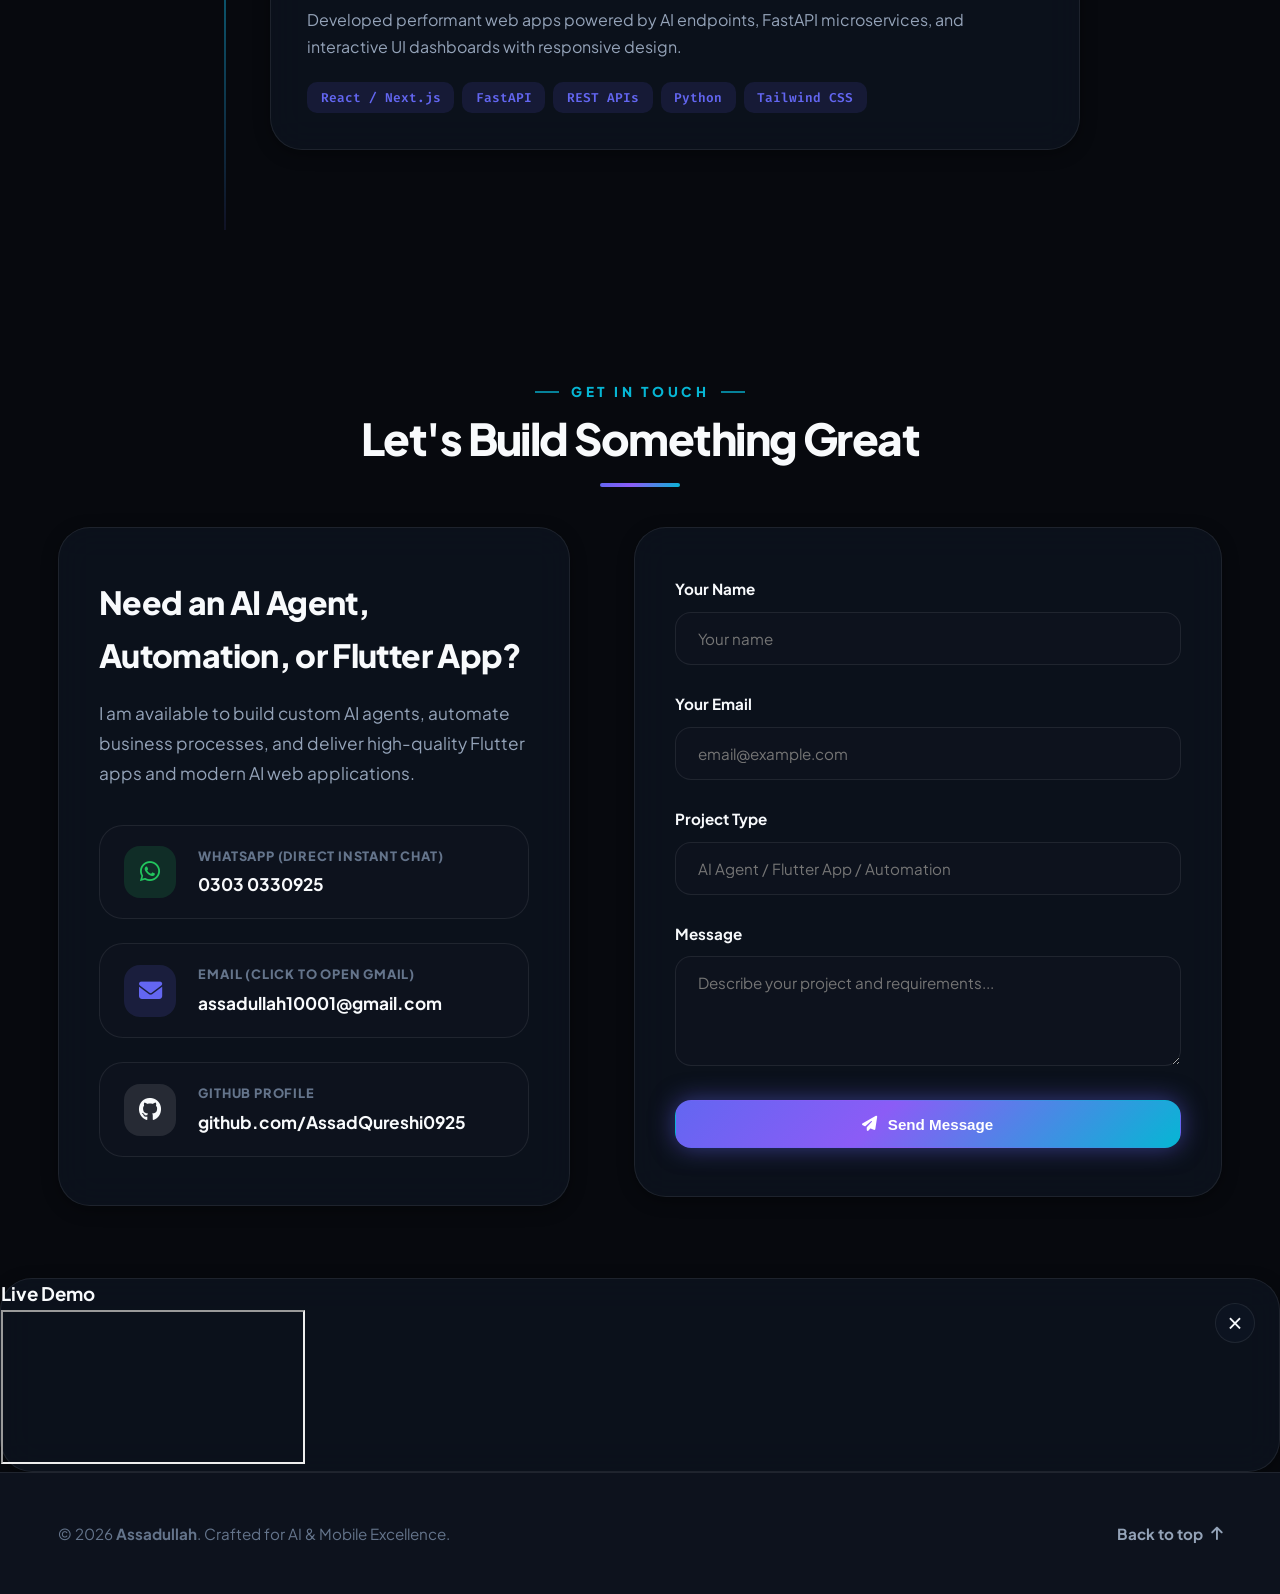
==== commit f8baf1a7: "Live demos inside the portfolio: in-page demo viewer plus interactive demos for all 6 projects, no G" ====
--- a/index.html
+++ b/index.html
@@ -412,6 +412,17 @@
     </section>
   </main>
 
+  <!-- In-Portfolio Live Demo Modal -->
+  <div class="demo-overlay" id="demo-modal">
+    <div class="demo-container glass-card">
+      <div class="demo-header">
+        <h3 id="demo-title">Live Demo</h3>
+        <button class="modal-close" id="demo-close" aria-label="Close demo">&times;</button>
+      </div>
+      <iframe id="demo-frame" title="Live demo" src="about:blank"></iframe>
+    </div>
+  </div>
+
   <!-- Project Detail Modal -->
   <div class="modal-overlay" id="project-modal">
     <div class="modal-container glass-card">
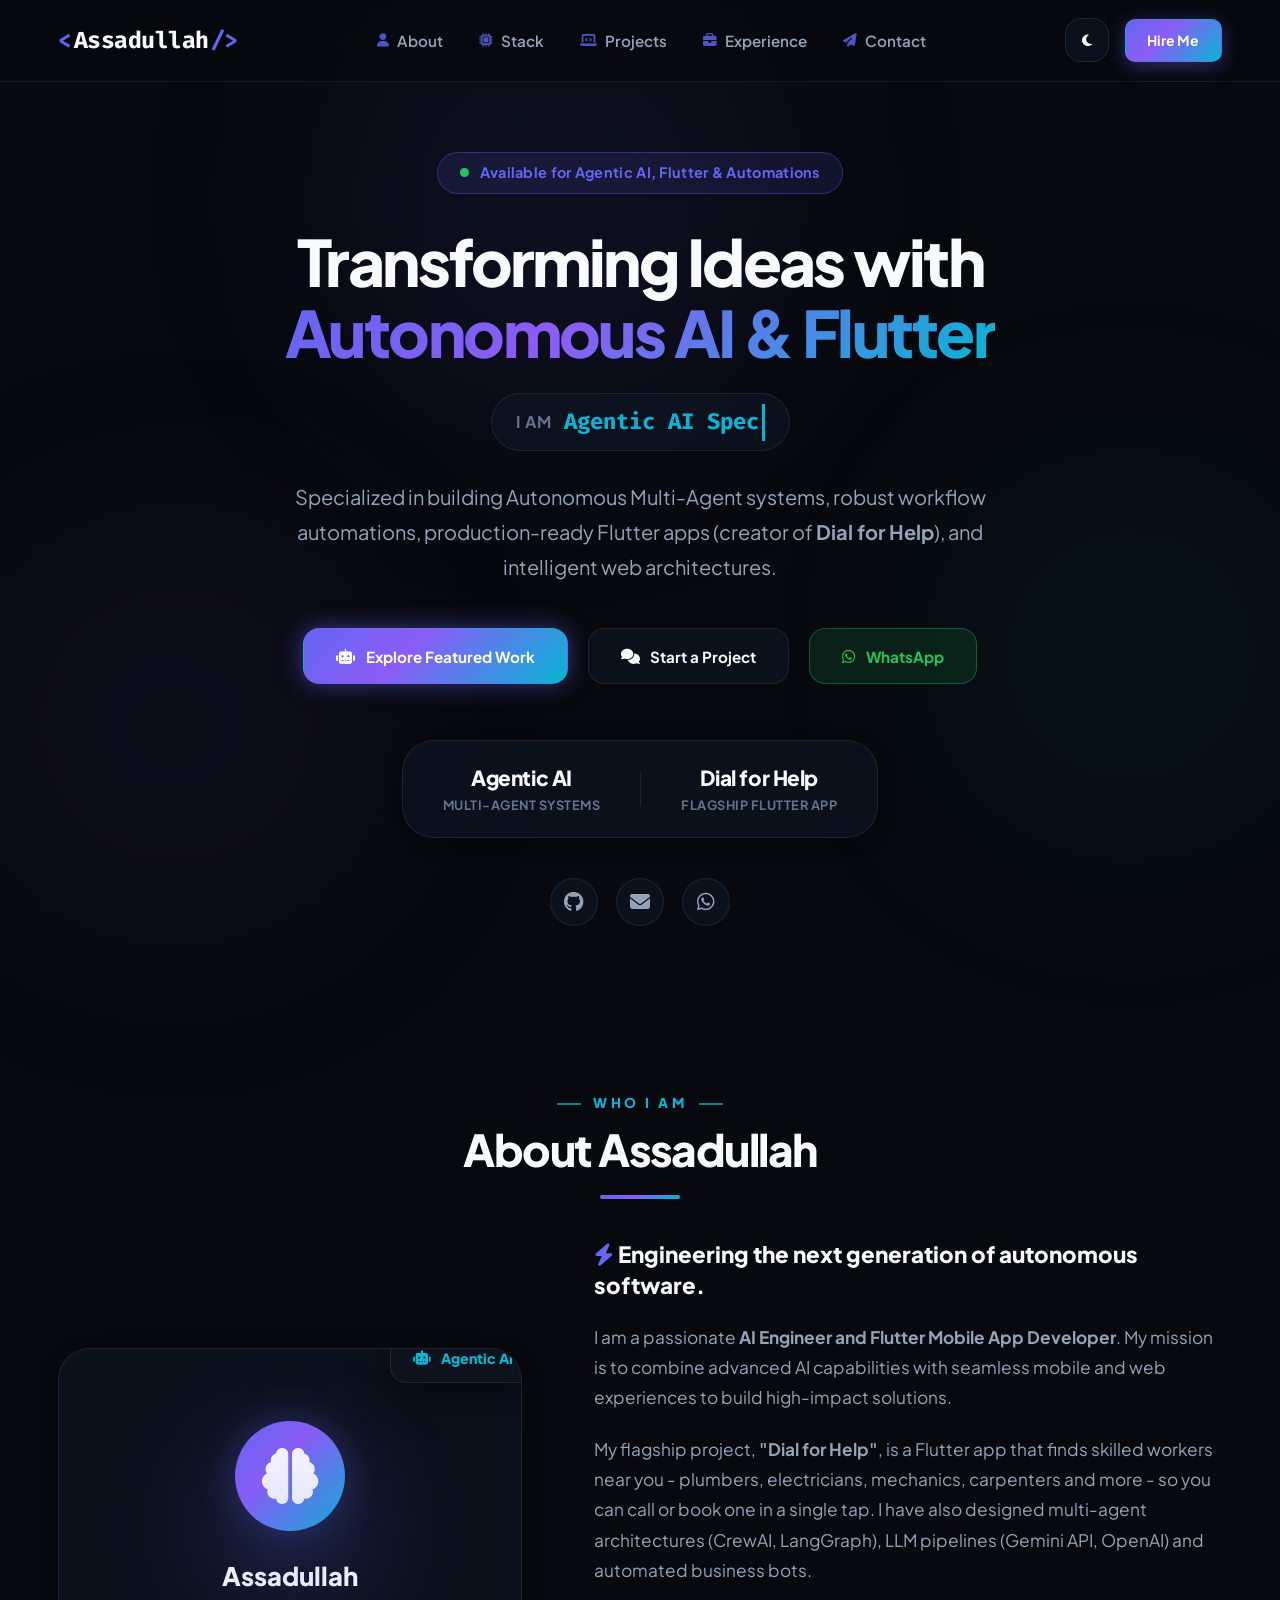
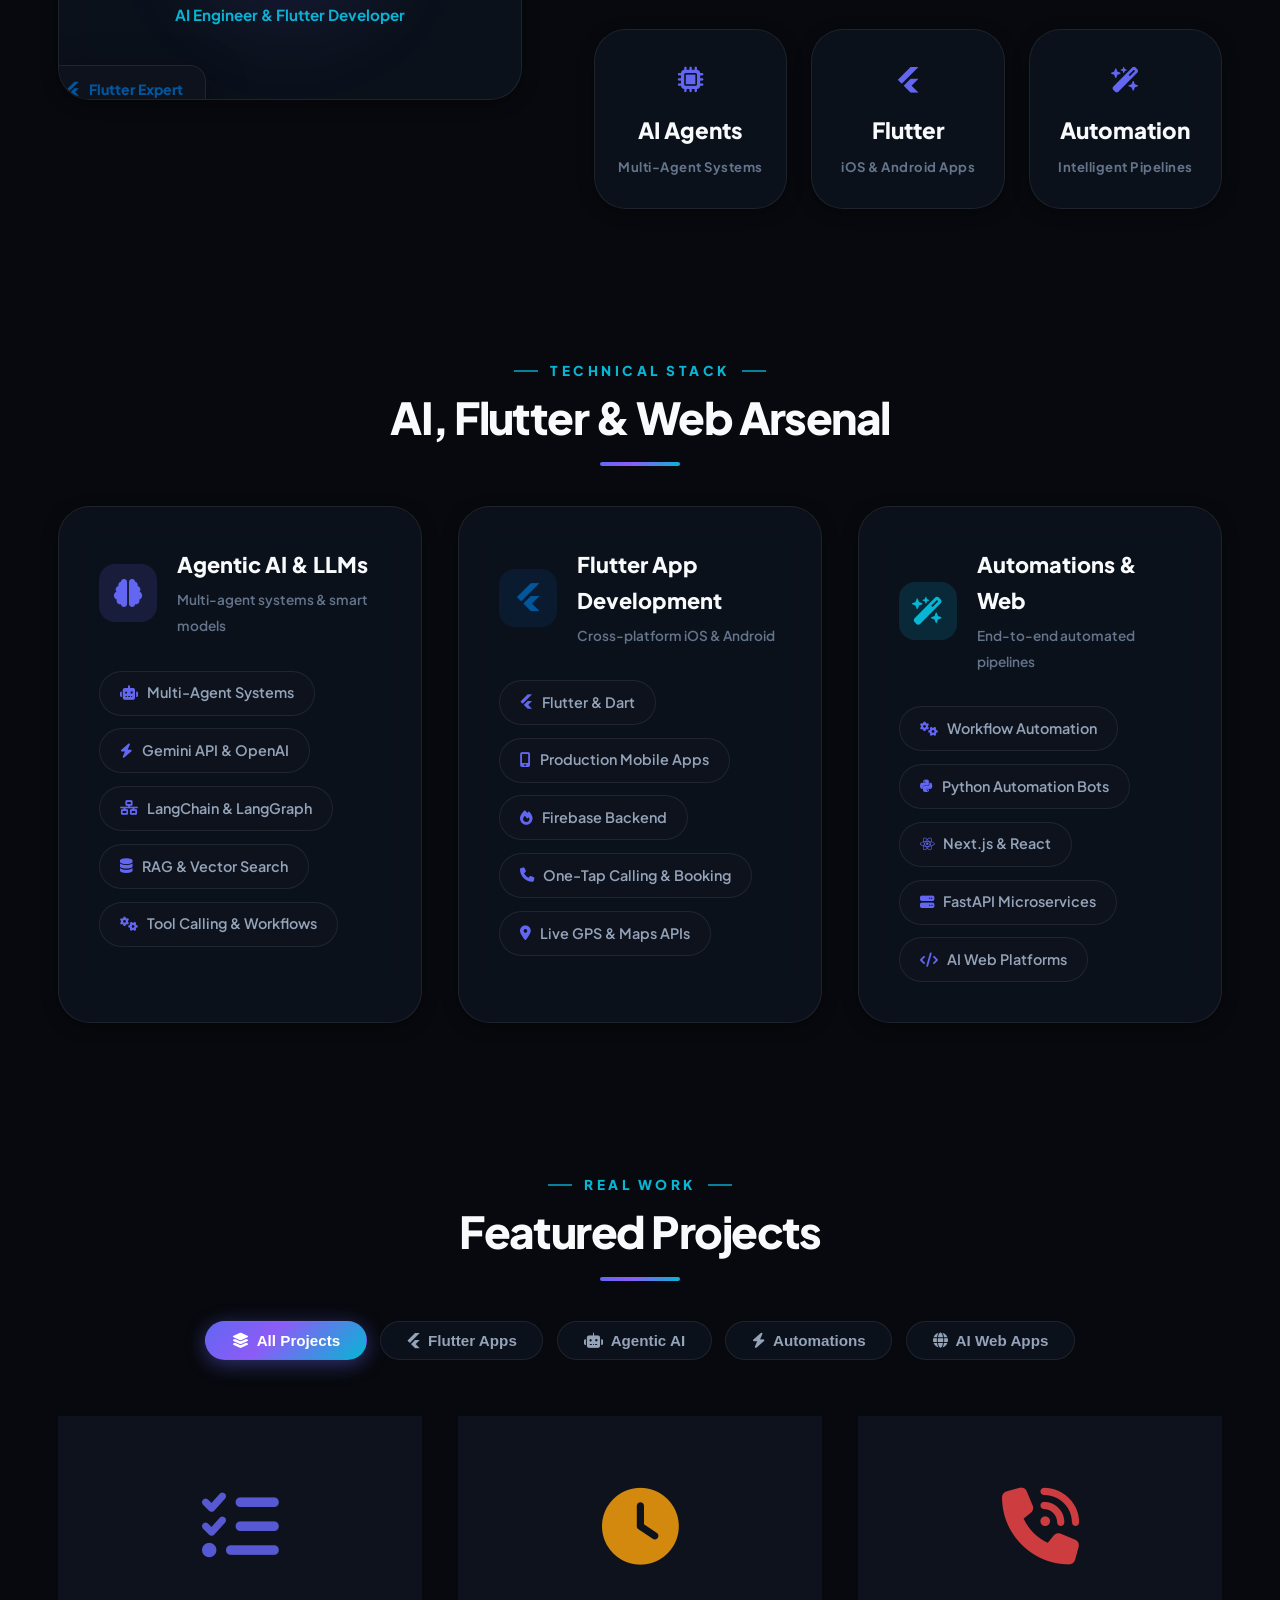
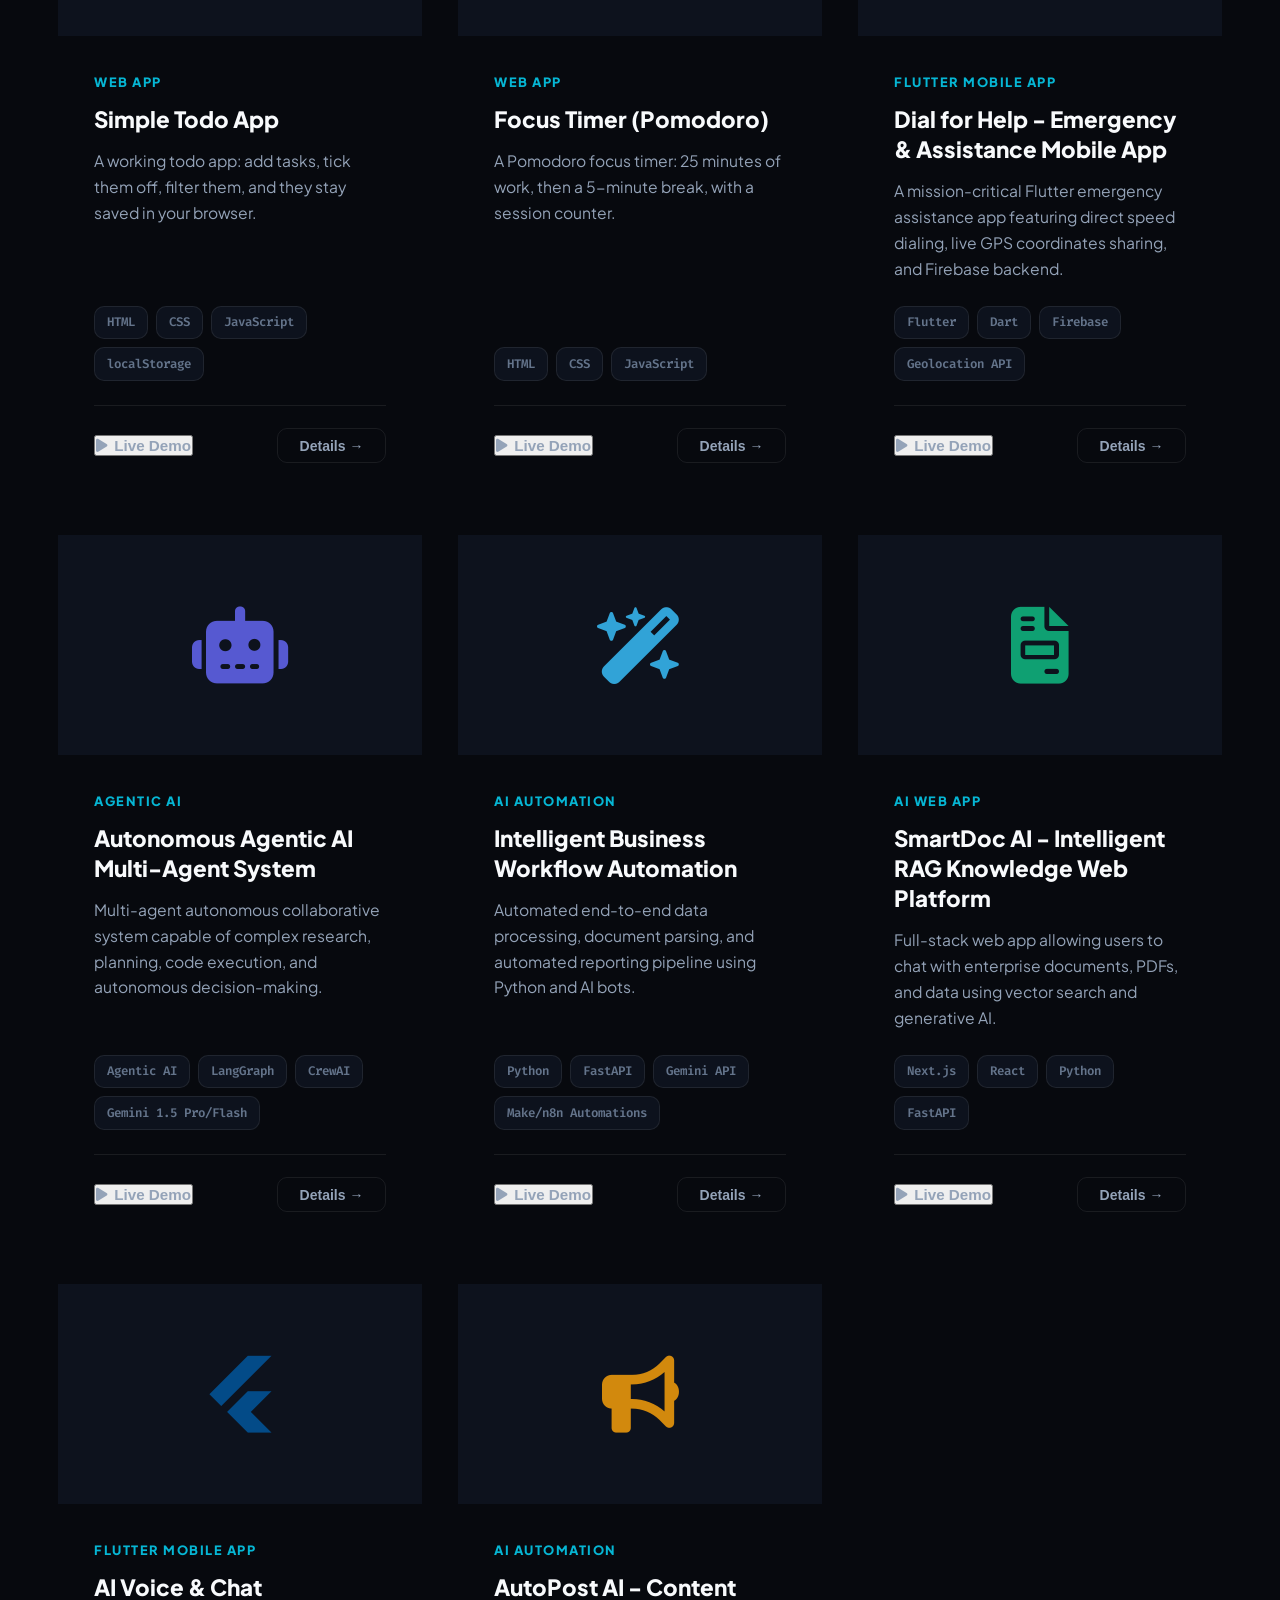
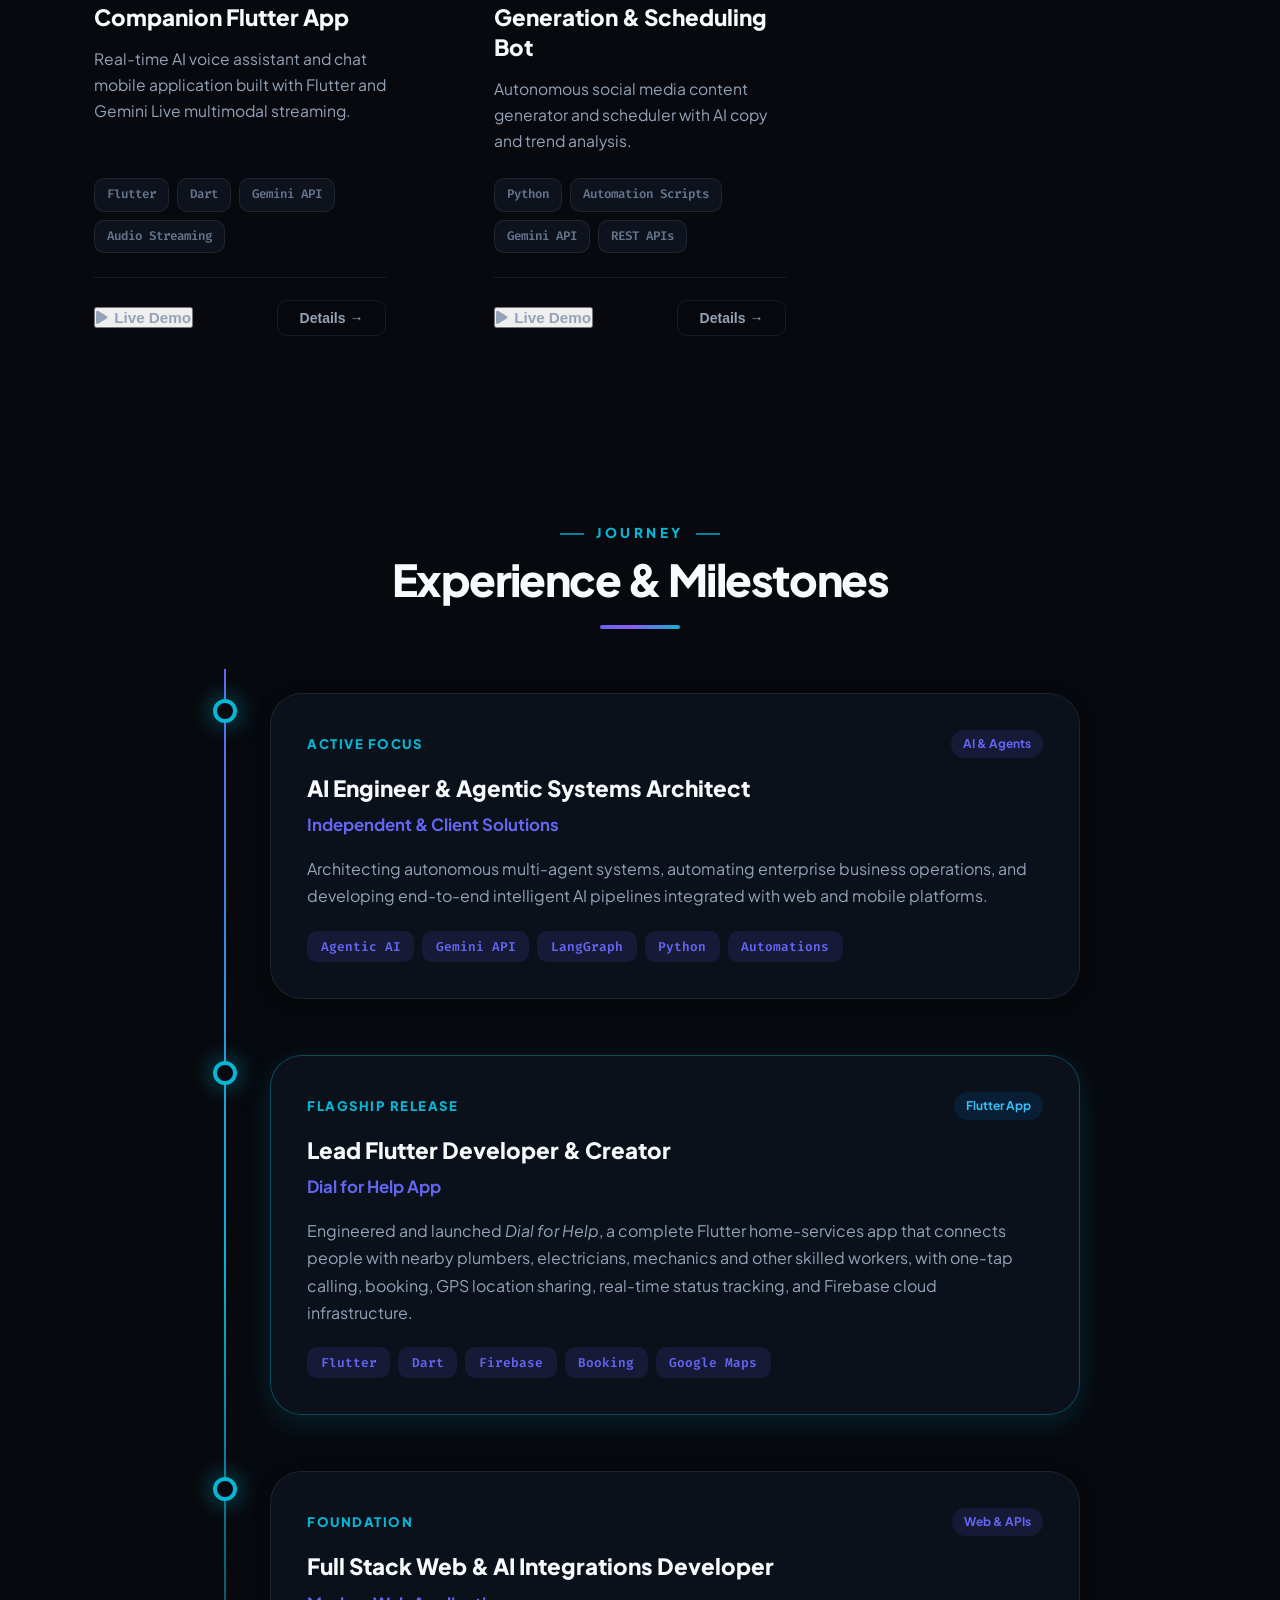
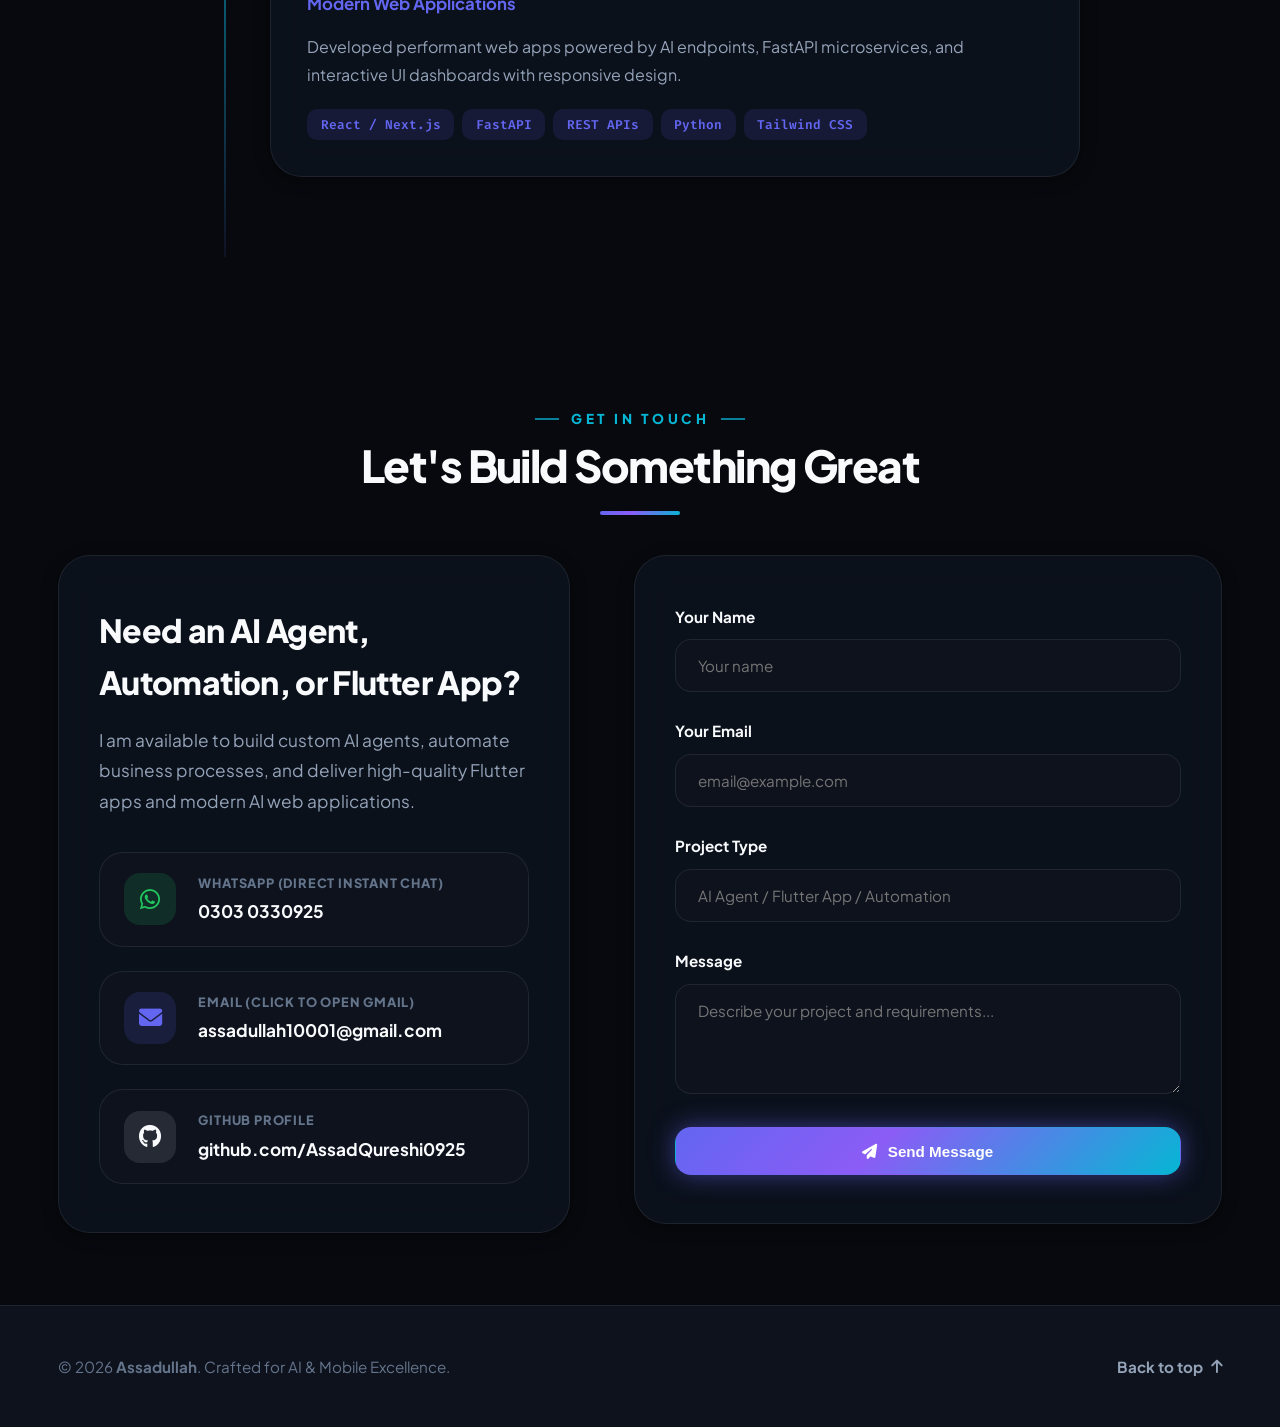
==== commit dae55539: "Rebuild Dial for Help as a home-services app: find plumber, electrician, mechanic and other workers " ====
--- a/index.html
+++ b/index.html
@@ -149,7 +149,7 @@
               I am a passionate <strong>AI Engineer and Flutter Mobile App Developer</strong>. My mission is to combine advanced AI capabilities with seamless mobile and web experiences to build high-impact solutions.
             </p>
             <p>
-              My flagship project, <strong>"Dial for Help"</strong>, is a life-saving Flutter emergency assistance app with live calling, geolocation services and real-time assistance. I have also designed multi-agent architectures (CrewAI, LangGraph), LLM pipelines (Gemini API, OpenAI) and automated business bots.
+              My flagship project, <strong>"Dial for Help"</strong>, is a Flutter app that finds skilled workers near you - plumbers, electricians, mechanics, carpenters and more - so you can call or book one in a single tap. I have also designed multi-agent architectures (CrewAI, LangGraph), LLM pipelines (Gemini API, OpenAI) and automated business bots.
             </p>
 
             <div class="about-stats">
@@ -215,7 +215,7 @@
               <span class="skill-pill"><i class="fa-brands fa-flutter"></i> Flutter & Dart</span>
               <span class="skill-pill"><i class="fa-solid fa-mobile-screen"></i> Production Mobile Apps</span>
               <span class="skill-pill"><i class="fa-solid fa-fire"></i> Firebase Backend</span>
-              <span class="skill-pill"><i class="fa-solid fa-phone"></i> Emergency Direct Calling</span>
+              <span class="skill-pill"><i class="fa-solid fa-phone"></i> One-Tap Calling &amp; Booking</span>
               <span class="skill-pill"><i class="fa-solid fa-location-dot"></i> Live GPS & Maps APIs</span>
             </div>
           </div>
@@ -306,10 +306,10 @@
               <h3 class="timeline-title">Lead Flutter Developer & Creator</h3>
               <h4 class="timeline-subtitle">Dial for Help App</h4>
               <p>
-                Engineered and launched <em>Dial for Help</em>, a complete Flutter emergency & assistance mobile app featuring direct one-tap dialing, GPS location sharing, real-time status tracking, and Firebase cloud infrastructure.
+                Engineered and launched <em>Dial for Help</em>, a complete Flutter home-services app that connects people with nearby plumbers, electricians, mechanics and other skilled workers, with one-tap calling, booking, GPS location sharing, real-time status tracking, and Firebase cloud infrastructure.
               </p>
               <div class="timeline-tags">
-                <span>Flutter</span><span>Dart</span><span>Firebase</span><span>Emergency APIs</span><span>Google Maps</span>
+                <span>Flutter</span><span>Dart</span><span>Firebase</span><span>Booking</span><span>Google Maps</span>
               </div>
             </div>
           </div>
--- a/css/styles.css
+++ b/css/styles.css
@@ -1536,3 +1536,11 @@
     text-align: center;
   }
 }
+
+/* In-portfolio live demo overlay */
+.demo-overlay { position: fixed; inset: 0; background: rgba(2, 6, 23, 0.85); display: none; align-items: center; justify-content: center; z-index: 2000; padding: 1rem; }
+.demo-overlay.open { display: flex; }
+.demo-container { width: min(960px, 96vw); height: 88vh; display: flex; flex-direction: column; overflow: hidden; }
+.demo-header { display: flex; align-items: center; justify-content: space-between; padding: 0.75rem 1rem; border-bottom: 1px solid var(--border-color); }
+.demo-header h3 { font-size: 1.1rem; }
+#demo-frame { flex: 1; width: 100%; border: 0; background: #0f172a; }
